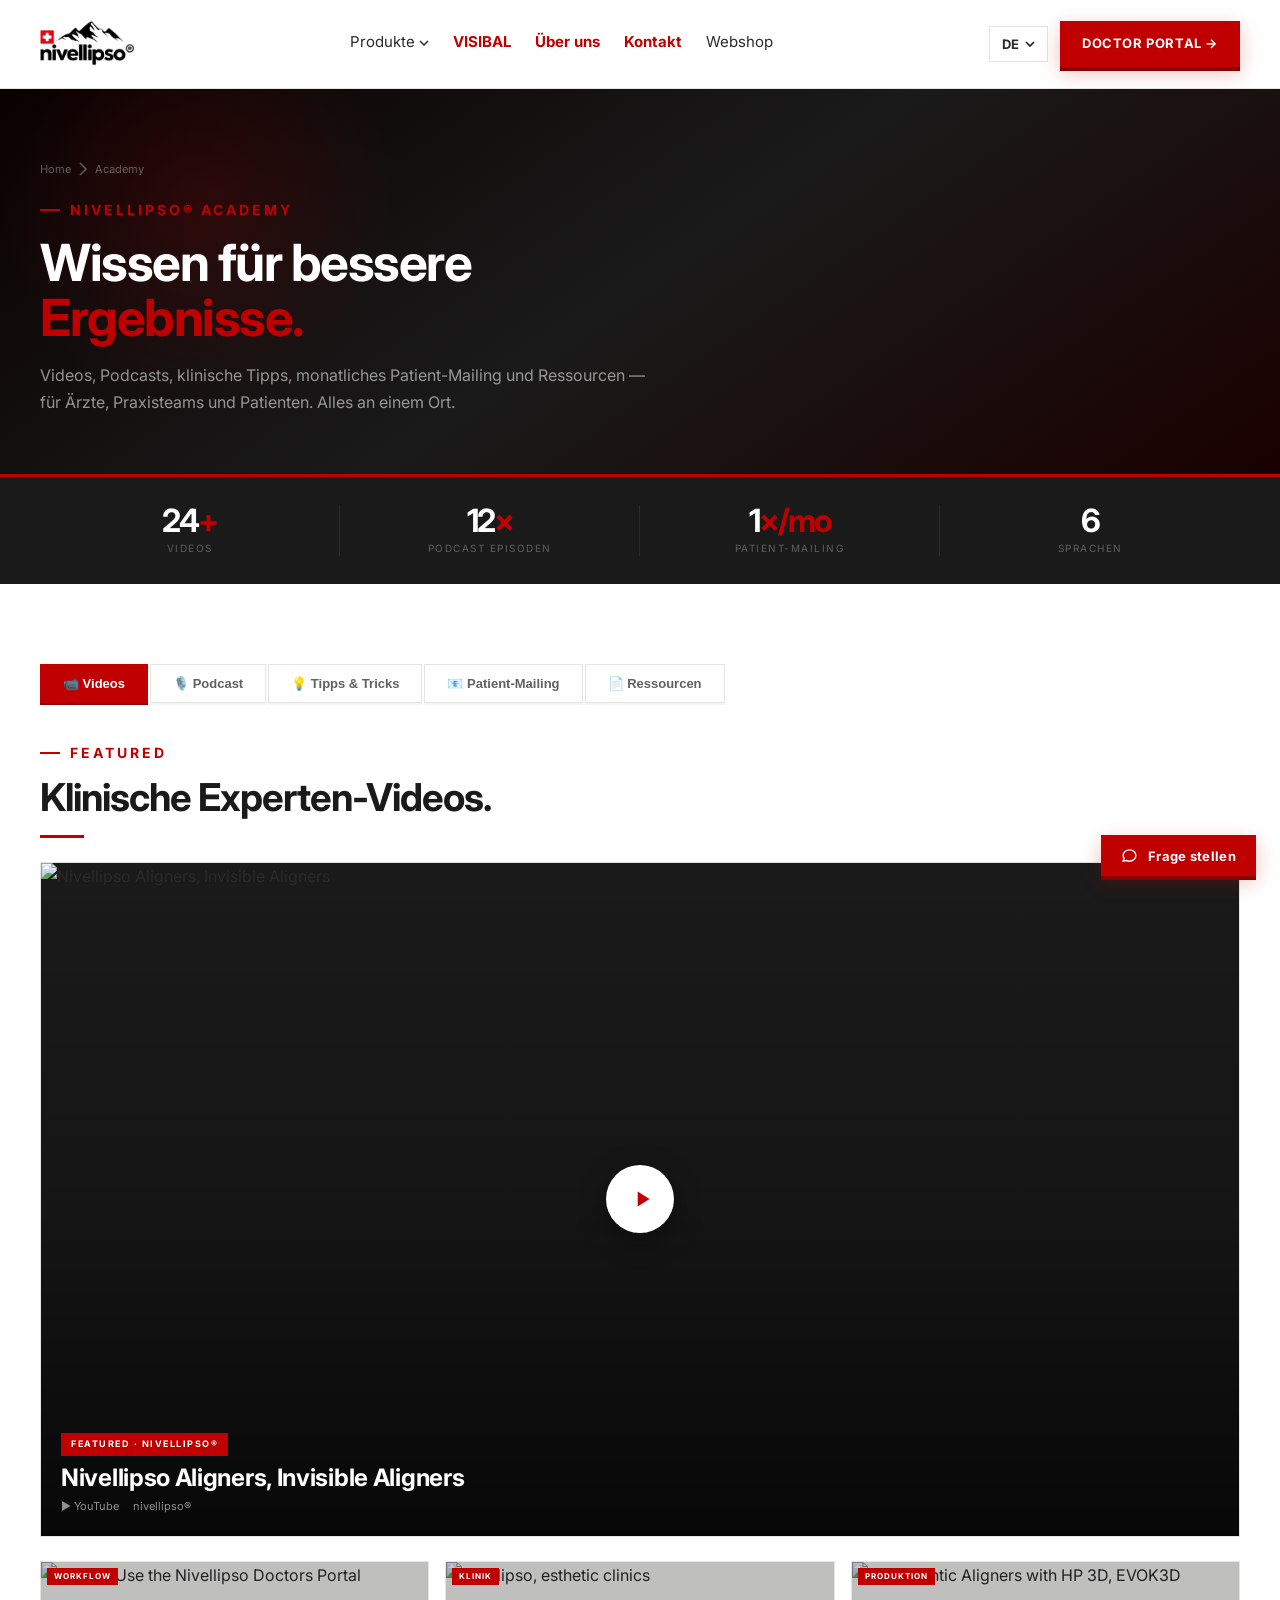
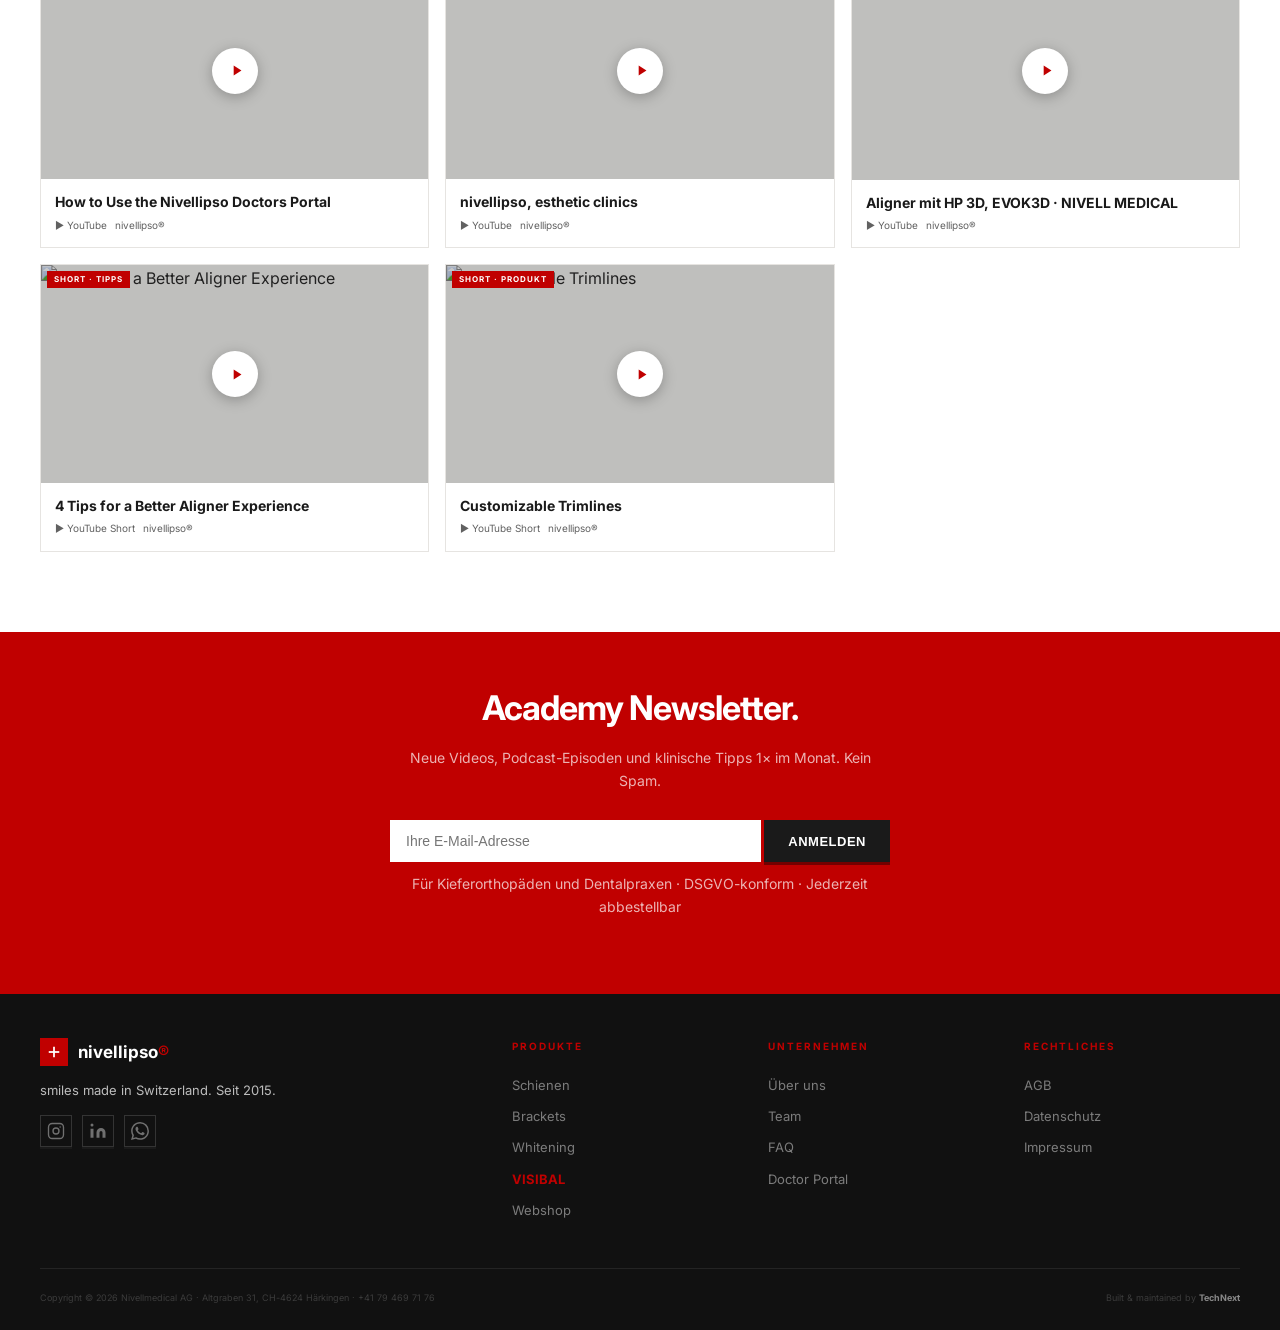
==== academy/index.html @ 963ece8f "nivellipso.com mockup - client webshop-changes items 1-9 + 12 (review only, noindex) Co-Authored-By:" ====
﻿<!DOCTYPE html>

<html lang="de">
<head>
<meta name="robots" content="noindex, nofollow"/>
<meta charset="utf-8"/>
<meta content="width=device-width, initial-scale=1.0" name="viewport"/>
<title data-i18n="page_title_academy">nivellipso® Academy, Wissen für bessere Ergebnisse</title>
<meta content="nivellipso® Academy, Videos, Podcasts und klinische Tipps für KFO-Ärzte. Wissen für bessere Behandlungsergebnisse." name="description"/>
<meta content="nivellipso® Academy, Wissen für bessere Ergebnisse" property="og:title"/>
<meta content="nivellipso® Academy, Videos, Podcasts und klinische Tipps für KFO-Ärzte. Wissen für bessere Behandlungsergebnisse." property="og:description"/>
<meta content="website" property="og:type"/>
<meta content="https://www.nivellipso.com/academy/" property="og:url"/>
<link href="https://fonts.googleapis.com/css2?family=Inter:wght@400;500;600;700;800&display=swap" rel="stylesheet"/>
<link href="../assets/css/nivell-design.css?v=20260822" rel="stylesheet"/>
<style>
.academy-hero-bg{background:linear-gradient(145deg,#0a0000 0%,var(--black) 50%,#1a0000 100%);position:relative;}
.academy-hero-bg::before{content:'';position:absolute;top:-80px;right:-80px;width:400px;height:400px;background:radial-gradient(circle,rgba(192,0,0,.16) 0%,transparent 70%);pointer-events:none;}
.academy-hero-bg::after{content:'';position:absolute;bottom:0;left:0;right:0;height:3px;background:var(--red);}
.cat-tabs{display:flex;gap:2px;margin-bottom:36px;overflow-x:auto;-webkit-overflow-scrolling:touch;scrollbar-width:none;padding-bottom:2px;}
.cat-tabs::-webkit-scrollbar{display:none;}
.cat-tab{padding:11px 22px;font-size:13px;font-weight:700;background:white;border:1px solid var(--border);cursor:pointer;color:var(--grey);font-family:Arial,sans-serif;white-space:nowrap;box-shadow:0 2px 0 rgba(0,0,0,.04);flex-shrink:0;transition:all .15s;}
.cat-tab.active{background:var(--red);color:white;border-color:var(--red);box-shadow:0 3px 0 var(--red-dark);}
.cat-tab:hover:not(.active){border-color:var(--red);color:var(--red);transform:translateY(-1px);}
.featured-video{position:relative;background:var(--black);aspect-ratio:16/9;overflow:hidden;cursor:pointer;border:1px solid var(--border);margin-bottom:24px;}
.featured-video img{width:100%;height:100%;object-fit:cover;transition:transform .4s;}
.featured-video:hover img{transform:scale(1.03);}
.featured-overlay{position:absolute;inset:0;background:linear-gradient(0deg,rgba(0,0,0,.72) 0%,rgba(0,0,0,.18) 50%,transparent 100%);display:flex;align-items:center;justify-content:center;transition:background .2s;}
.featured-video:hover .featured-overlay{background:linear-gradient(0deg,rgba(0,0,0,.78) 0%,rgba(192,0,0,.18) 50%,transparent 100%);}
.featured-play-btn{width:68px;height:68px;background:white;border-radius:50%;display:flex;align-items:center;justify-content:center;box-shadow:0 8px 28px rgba(0,0,0,.38);transition:transform .2s;}
.featured-video:hover .featured-play-btn{transform:scale(1.1);}
.featured-play-btn svg{width:26px;height:26px;color:var(--red);margin-left:4px;}
.featured-meta{position:absolute;bottom:20px;left:20px;right:20px;}
.featured-tag{display:inline-block;background:var(--red);color:white;font-size:9px;font-weight:700;letter-spacing:1.5px;text-transform:uppercase;padding:4px 10px;margin-bottom:8px;}
.featured-title{font-size:clamp(15px,2.5vw,24px);font-weight:700;color:white;line-height:1.2;letter-spacing:-.3px;}
.featured-info{font-size:11px;color:rgba(255,255,255,.55);margin-top:5px;display:flex;gap:14px;flex-wrap:wrap;}
.video-grid{display:grid;grid-template-columns:repeat(3,1fr);gap:16px;}
.video-card{background:white;border:1px solid var(--border);overflow:hidden;cursor:pointer;transition:transform .2s,box-shadow .2s;display:block;text-decoration:none;color:inherit;}
.video-card:hover{transform:translateY(-4px);box-shadow:var(--shadow-lg);}
.video-thumb{position:relative;background:var(--bg);aspect-ratio:16/9;overflow:hidden;display:flex;align-items:center;justify-content:center;}
.video-thumb img{width:100%;height:100%;object-fit:cover;position:absolute;inset:0;transition:transform .3s;}
.video-card:hover .video-thumb img{transform:scale(1.04);}
.vplay-wrap{position:absolute;inset:0;display:flex;align-items:center;justify-content:center;background:rgba(0,0,0,.22);transition:background .2s;}
.video-card:hover .vplay-wrap{background:rgba(192,0,0,.52);}
.vplay-btn{width:46px;height:46px;background:white;border-radius:50%;display:flex;align-items:center;justify-content:center;box-shadow:0 3px 14px rgba(0,0,0,.26);transition:transform .2s;}
.video-card:hover .vplay-btn{transform:scale(1.1);}
.vplay-btn svg{width:17px;height:17px;color:var(--red);margin-left:3px;}
.vduration{position:absolute;bottom:6px;right:6px;background:rgba(0,0,0,.7);color:white;font-size:9px;font-weight:700;padding:2px 6px;}
.vcat{position:absolute;top:6px;left:6px;background:var(--red);color:white;font-size:8px;font-weight:700;letter-spacing:1px;text-transform:uppercase;padding:2px 7px;}
.vbody{padding:14px;}
.vtitle{font-size:14px;font-weight:700;color:var(--black);margin-bottom:5px;line-height:1.3;}
.vmeta{font-size:10px;color:var(--grey);display:flex;gap:8px;flex-wrap:wrap;}
.podcast-list{display:flex;flex-direction:column;gap:2px;}
.podcast-feat{background:var(--black);padding:24px 28px;display:grid;grid-template-columns:90px 1fr;gap:20px;align-items:center;margin-bottom:3px;}
.podcast-feat img{width:90px;height:90px;object-fit:cover;border-radius:4px;}
.pf-label{font-size:8px;font-weight:700;letter-spacing:2px;color:var(--red);text-transform:uppercase;margin-bottom:5px;}
.pf-title{font-size:18px;font-weight:700;color:white;letter-spacing:-.3px;margin-bottom:6px;}
.pf-desc{font-size:12px;color:rgba(255,255,255,.48);line-height:1.55;}
.pf-btns{display:flex;gap:8px;margin-top:14px;flex-wrap:wrap;}
.pf-btn{display:inline-flex;align-items:center;gap:6px;background:rgba(255,255,255,.08);color:white;padding:7px 13px;font-size:11px;font-weight:700;text-decoration:none;border:1px solid rgba(255,255,255,.12);transition:all .2s;}
.pf-btn:hover{background:rgba(255,255,255,.16);}
.pf-btn svg{width:14px;height:14px;}
.podcast-ep{background:white;border:1px solid var(--border);padding:16px 20px;display:flex;gap:12px;align-items:center;transition:border-color .2s,transform .15s;cursor:pointer;}
.podcast-ep:hover{border-color:var(--red);transform:translateX(3px);}
.ep-num{font-size:24px;font-weight:700;color:var(--red);opacity:.12;letter-spacing:-1.5px;line-height:1;min-width:36px;}
.ep-play{width:38px;height:38px;background:var(--red);border-radius:50%;display:flex;align-items:center;justify-content:center;flex-shrink:0;box-shadow:0 3px 0 var(--red-dark);transition:transform .15s;}
.podcast-ep:hover .ep-play{transform:scale(1.08);}
.ep-play svg{width:14px;height:14px;color:white;margin-left:2px;}
.ep-info{flex:1;}
.ep-title{font-size:14px;font-weight:700;color:var(--black);margin-bottom:3px;}
.ep-desc{font-size:12px;color:var(--grey);line-height:1.45;}
.ep-meta{font-size:10px;color:var(--grey);margin-top:4px;display:flex;gap:8px;}
.ep-dur{font-size:11px;font-weight:700;color:var(--red);flex-shrink:0;}
.tips-grid{display:grid;grid-template-columns:repeat(3,1fr);gap:14px;}
.tip-card{background:white;border:1px solid var(--border);padding:20px;border-top:3px solid var(--red);transition:transform .2s,box-shadow .2s;}
.tip-card:hover{transform:translateY(-3px);box-shadow:var(--shadow);}
.tip-ico-wrap{width:40px;height:40px;background:var(--red-light);border-radius:50%;display:flex;align-items:center;justify-content:center;margin-bottom:14px;transition:transform .2s,background .2s;}
.tip-ico-wrap svg{width:18px;height:18px;color:var(--red);}
.tip-card:hover .tip-ico-wrap{background:var(--red);transform:rotate(8deg) scale(1.12);}
.tip-card:hover .tip-ico-wrap svg{color:white;}
.mailing-hero{background:linear-gradient(135deg,var(--red-light),white);border:1px solid #fdd;border-left:5px solid var(--red);padding:32px 36px;margin-bottom:28px;}
.mailing-grid{display:grid;grid-template-columns:repeat(3,1fr);gap:14px;}
.mail-card{background:white;border:1px solid var(--border);padding:20px;border-top:3px solid var(--red);transition:transform .2s,box-shadow .2s;}
.mail-card:hover{transform:translateY(-3px);box-shadow:var(--shadow);}
.mail-month{font-size:26px;font-weight:700;color:var(--red);opacity:.14;letter-spacing:-1px;line-height:1;margin-bottom:8px;}
.mail-topic{font-size:14px;font-weight:700;color:var(--black);margin-bottom:5px;}
.mail-desc{font-size:12px;color:var(--grey);line-height:1.6;}
.newsletter-sec{background:var(--red);padding:48px 40px;text-align:center;}
.newsletter-sec h2{font-size:clamp(20px,3vw,34px);font-weight:700;color:white;letter-spacing:-1px;margin-bottom:10px;}
.newsletter-sec p{font-size:14px;color:rgba(255,255,255,.7);margin-bottom:28px;max-width:480px;margin-left:auto;margin-right:auto;}
.nl-form{display:flex;gap:3px;max-width:500px;margin:0 auto;flex-wrap:wrap;justify-content:center;}
.nl-input{flex:1;min-width:240px;padding:13px 16px;border:none;font-family:Arial,sans-serif;font-size:14px;outline:none;}
.nl-btn{background:var(--black);color:white;padding:13px 24px;font-size:13px;font-weight:700;border:none;cursor:pointer;font-family:Arial,sans-serif;letter-spacing:.5px;text-transform:uppercase;box-shadow:0 3px 0 rgba(0,0,0,.4);transition:transform .12s,box-shadow .12s;}
.nl-btn:hover{transform:translateY(2px);box-shadow:0 1px 0 rgba(0,0,0,.4);}
.nl-note{font-size:10px;color:rgba(255,255,255,.45);margin-top:10px;}
.coming-soon-badge{display:inline-flex;align-items:center;gap:5px;background:rgba(192,0,0,.1);border:1px solid rgba(192,0,0,.2);color:var(--red);font-size:9px;font-weight:700;letter-spacing:1.5px;text-transform:uppercase;padding:3px 10px;}
.coming-soon-badge::before{content:'';width:5px;height:5px;background:var(--red);border-radius:50%;animation:pulse-ring 2s ease-out infinite;}
.stat-strip{background:var(--black);padding:28px 40px;}
.stat-strip-inner{max-width:var(--max-w);margin:0 auto;display:grid;grid-template-columns:repeat(4,1fr);}
.ss{padding:0 28px;border-right:1px solid rgba(255,255,255,.07);text-align:center;}
.ss:last-child{border-right:none;}
.ss-n{font-size:32px;font-weight:700;color:white;letter-spacing:-2px;line-height:1;}
.ss-n em{font-style:normal;color:var(--red);}
.ss-l{font-size:10px;color:rgba(255,255,255,.3);text-transform:uppercase;letter-spacing:1.5px;margin-top:3px;}
@media(max-width:768px){
 .video-grid{grid-template-columns:1fr;}
 .tips-grid{grid-template-columns:1fr 1fr;}
 .mailing-grid{grid-template-columns:1fr 1fr;}
 .podcast-feat{grid-template-columns:1fr;}
 .podcast-feat img{width:70px;height:70px;}
 .nl-form{flex-direction:column;}
 .nl-input{min-width:100%;}
 .nl-btn{width:100%;}
 .stat-strip-inner{grid-template-columns:1fr 1fr;gap:12px;}
 .ss{border-right:none;padding:10px 0;}
 .stat-strip{padding:20px;}
 .newsletter-sec{padding:36px 20px;}
 .mailing-hero{padding:20px;}
}
@media(max-width:480px){
 .tips-grid{grid-template-columns:1fr;}
 .mailing-grid{grid-template-columns:1fr;}
 .ep-num{display:none;}
}

/* ══ MOBILE (640px) ═══════════════════════════════════════════════════ */
@media(max-width:640px){
  .n-rec-banner{flex-direction:column;gap:8px;padding:18px 20px;}
  .phase-content{padding:16px 18px;}
  .phase-name{font-size:16px;}
}

/* ── CHAT BUTTON MOBILE — consistent circle across all pages ── */
@media(max-width:768px){
  .chat-toggle{position:fixed;right:16px !important;bottom:16px !important;padding:0 !important;width:54px !important;height:54px !important;border-radius:50% !important;justify-content:center !important;gap:0 !important;font-size:0 !important;box-shadow:0 4px 16px rgba(192,0,0,.45) !important;}
  .chat-toggle .c-label,.chat-toggle .c-close{display:none !important;}
  .chat-toggle .c-icon{width:24px !important;height:24px !important;display:block !important;}
}
</style>
</head>
<body>
<nav class="n-nav" id="mainNav">
<div class="n-nav-inner">
<a class="n-logo" href="../">
<img src="../assets/images/logo_black.png" alt="nivellipso®" style="height:46px;width:auto;display:block;">
</a>
<ul class="n-links">
<li class="n-dropdown">
<a class="n-dropdown-trigger" href="#"><span data-i18n="n_prod">Produkte</span> <svg class="n-drop-chevron" fill="none" viewBox="0 0 10 6" width="10" height="6"><path d="M1 1l4 4 4-4" stroke="currentColor" stroke-width="1.5"/></svg></a>
<div class="n-dropdown-menu">
<a href="../aligner/" data-i18n="n_align">Schienen</a>
<a href="../brackets/" data-i18n="n_brack">Brackets</a>
<a href="../whitening/" data-i18n="n_white">Whitening</a>
</div>
</li>
<li><a href="../visibal/" style="color:var(--red);font-weight:700;">VISIBAL</a></li>
<li><a href="../#about" data-i18n="n_about">Über uns</a></li>
<li><a href="../#contact-form" data-i18n="n_con">Kontakt</a></li>
<li><a href="https://shop.nivellipso.com/" data-i18n="n_shop">Webshop</a></li>
</ul>
<div style="display:flex;align-items:center;gap:12px;">
<button class="lang-btn" id="langBtn" aria-label="Sprache wählen">
<span id="lFlag"></span><span id="lCode">DE</span>
<svg viewBox="0 0 10 6" fill="none" width="10" height="6"><path d="M1 1l4 4 4-4" stroke="#111" stroke-width="1.5"/></svg>
<div class="lang-dropdown">
<div class="lang-opt active" data-lang="de" onclick="setNivellLang('de',window.T);updateLangUI('de',this)"><img src="https://flagcdn.com/20x15/de.png" alt="DE"> Deutsch</div>
<div class="lang-opt" data-lang="en" onclick="setNivellLang('en',window.T);updateLangUI('en',this)"><img src="https://flagcdn.com/20x15/gb.png" alt="EN"> English</div>
</div>
</button>
<a class="btn-3d" href="https://nivellonlign.com/" style="font-size:13px;padding:12px 22px;" target="_blank" data-i18n="n_portal">Doctor Portal →</a>
<button class="n-hamburger" id="hamburger" aria-label="Navigation öffnen" aria-expanded="false" onclick="toggleMenu()"><span></span><span></span><span></span></button>
</div>
</div>
<div class="n-mobile-menu" id="mobileMenu">
<ul>
<li><span class="n-mob-section" data-i18n="n_prod">Produkte</span></li>
<li class="n-mob-sub"><a href="../aligner/" data-i18n="n_align">Schienen</a></li>
<li class="n-mob-sub"><a href="../brackets/" data-i18n="n_brack">Brackets</a></li>
<li class="n-mob-sub"><a href="../whitening/" data-i18n="n_white">Whitening</a></li>
<li><a href="../visibal/" style="color:var(--red);font-weight:700;">VISIBAL</a></li>
<li><a href="../#about" data-i18n="n_about">Über uns</a></li>
<li><a href="../#contact-form" data-i18n="n_con">Kontakt</a></li>
<li><a href="https://shop.nivellipso.com/" data-i18n="n_shop">Webshop</a></li>
</ul>
<a href="https://nivellonlign.com/" target="_blank" class="n-mobile-cta" data-i18n="n_portal">Doctor Portal →</a>
</div>
</nav>
<div class="n-page-hero academy-hero-bg">
<div class="n-page-hero-inner">
<div class="n-breadcrumb"><a data-i18n="n_home" href="../">Home</a> <svg fill="none" height="14" viewbox="0 0 8 14" width="8"><path d="M1 1l6 6-6 6" stroke="currentColor" stroke-width="1.5"></path></svg> <span data-i18n="ac_e4">Academy</span></div>
<div class="t-label" data-i18n="ac_e1" style="color:var(--red);">nivellipso® Academy</div>
<h1 class="n-page-h1" data-i18n="ac_1">Wissen für bessere<br/><em>Ergebnisse.</em></h1>
<p class="n-page-sub" data-i18n="ac_2">Videos, Podcasts, klinische Tipps, monatliches Patient-Mailing und Ressourcen, für Ärzte, Praxisteams und Patienten. Alles an einem Ort.</p>
</div>
</div>
<div class="stat-strip">
<div class="stat-strip-inner">
<div class="ss"><div class="ss-n" data-i18n="ac_e5">24<em>+</em></div><div class="ss-l" data-i18n="ac_e6">Videos</div></div>
<div class="ss"><div class="ss-n" data-i18n="ac_e7">12<em>×</em></div><div class="ss-l" data-i18n="ac_e8">Podcast Episoden</div></div>
<div class="ss"><div class="ss-n" data-i18n="ac_e9">1<em>×/mo</em></div><div class="ss-l" data-i18n="ac_e10">Patient-Mailing</div></div>
<div class="ss"><div class="ss-n">6<em></em></div><div class="ss-l" data-i18n="ac_e11">Sprachen</div></div>
</div>
</div>
<section class="n-sec" id="content">
<div class="n-sec-inner">
<div class="cat-tabs n-fade">
<button class="cat-tab active" data-i18n="ac_3" onclick="showCat('videos',this)">📹 Videos</button>
<button class="cat-tab" data-i18n="ac_4" onclick="showCat('podcasts',this)">🎙️ Podcast</button>
<button class="cat-tab" data-i18n="ac_5" onclick="showCat('tips',this)">💡 Tipps &amp; Tricks</button>
<button class="cat-tab" data-i18n="ac_6" onclick="showCat('mailing',this)">📧 Patient-Mailing</button>
<button class="cat-tab" data-i18n="ac_7" onclick="showCat('resources',this)">📄 Ressourcen</button>
</div>
<!-- VIDEOS -->
<div id="cat-videos">
<div class="n-fade"><div class="t-label" data-i18n="ac_e14">Featured</div><h2 class="t-h2" data-i18n="ac_8">Klinische Experten-Videos.</h2><div class="t-rule"></div></div>
<div class="featured-video n-fade" onclick="loadYT(this,'t_gj4lVTbyU')" style="cursor:pointer;">
<img alt="Nivellipso Aligners, Invisible Aligners" decoding="async" loading="lazy" onerror="this.onerror=null;this.src='https://i.ytimg.com/vi/t_gj4lVTbyU/hqdefault.jpg'" src="https://i.ytimg.com/vi/t_gj4lVTbyU/maxresdefault.jpg"/>
<div class="featured-overlay"><div class="featured-play-btn"><svg fill="var(--red)" stroke="none" viewbox="0 0 24 24"><path d="M8 5v14l11-7z"></path></svg></div></div>
<div class="featured-meta">
<div class="featured-tag">Featured · nivellipso®</div>
<div class="featured-title">Nivellipso Aligners, Invisible Aligners</div>
<div class="featured-info"><span>▶ YouTube</span><span>nivellipso®</span></div>
</div>
</div>
<div class="video-grid n-fade">
<div class="video-card" onclick="loadYT(this,'gRkuq5HoYu0')" style="cursor:pointer;"><div class="video-thumb"><img alt="How to Use the Nivellipso Doctors Portal" loading="lazy" src="https://i.ytimg.com/vi/gRkuq5HoYu0/hqdefault.jpg"/><div class="vplay-wrap"><div class="vplay-btn"><svg fill="var(--red)" stroke="none" viewbox="0 0 24 24"><path d="M8 5v14l11-7z"></path></svg></div></div><div class="vcat">Workflow</div></div><div class="vbody"><div class="vtitle">How to Use the Nivellipso Doctors Portal</div><div class="vmeta"><span>▶ YouTube</span><span>nivellipso®</span></div></div></div>
<div class="video-card" onclick="loadYT(this,'pzxlAGN9UUM')" style="cursor:pointer;"><div class="video-thumb"><img alt="nivellipso, esthetic clinics" loading="lazy" src="https://i.ytimg.com/vi/pzxlAGN9UUM/hqdefault.jpg"/><div class="vplay-wrap"><div class="vplay-btn"><svg fill="var(--red)" stroke="none" viewbox="0 0 24 24"><path d="M8 5v14l11-7z"></path></svg></div></div><div class="vcat">Klinik</div></div><div class="vbody"><div class="vtitle">nivellipso, esthetic clinics</div><div class="vmeta"><span>▶ YouTube</span><span>nivellipso®</span></div></div></div>
<div class="video-card" onclick="loadYT(this,'UPa3oZOGRTI')" style="cursor:pointer;"><div class="video-thumb"><img alt="Orthodontic Aligners with HP 3D, EVOK3D" loading="lazy" src="https://i.ytimg.com/vi/UPa3oZOGRTI/hqdefault.jpg"/><div class="vplay-wrap"><div class="vplay-btn"><svg fill="var(--red)" stroke="none" viewbox="0 0 24 24"><path d="M8 5v14l11-7z"></path></svg></div></div><div class="vcat">Produktion</div></div><div class="vbody"><div class="vtitle">Aligner mit HP 3D, EVOK3D · NIVELL MEDICAL</div><div class="vmeta"><span>▶ YouTube</span><span>nivellipso®</span></div></div></div>
<div class="video-card" onclick="loadYT(this,'nlRWiMglLAE')" style="cursor:pointer;"><div class="video-thumb"><img alt="4 Tips for a Better Aligner Experience" loading="lazy" src="https://i.ytimg.com/vi/nlRWiMglLAE/hqdefault.jpg"/><div class="vplay-wrap"><div class="vplay-btn"><svg fill="var(--red)" stroke="none" viewbox="0 0 24 24"><path d="M8 5v14l11-7z"></path></svg></div></div><div class="vcat">Short · Tipps</div></div><div class="vbody"><div class="vtitle">4 Tips for a Better Aligner Experience</div><div class="vmeta"><span>▶ YouTube Short</span><span>nivellipso®</span></div></div></div>
<div class="video-card" onclick="loadYT(this,'MwYlGjxVeEs')" style="cursor:pointer;"><div class="video-thumb"><img alt="Customizable Trimlines" loading="lazy" src="https://i.ytimg.com/vi/MwYlGjxVeEs/hqdefault.jpg"/><div class="vplay-wrap"><div class="vplay-btn"><svg fill="var(--red)" stroke="none" viewbox="0 0 24 24"><path d="M8 5v14l11-7z"></path></svg></div></div><div class="vcat">Short · Produkt</div></div><div class="vbody"><div class="vtitle">Customizable Trimlines</div><div class="vmeta"><span>▶ YouTube Short</span><span>nivellipso®</span></div></div></div>
</div>
</div>
<!-- PODCASTS -->
<div id="cat-podcasts" style="display:none;">
<div class="n-fade"><div class="t-label" data-i18n="ac_e15">Podcast</div><h2 class="t-h2" data-i18n="ac_9">nivellipso® Podcast.<br/>Klinisches Wissen. Unterwegs.</h2><div class="t-rule"></div></div>
<div class="podcast-feat n-fade">
<div style="width:130px;height:130px;flex-shrink:0;background:linear-gradient(135deg,#c00000,#7a0000);border-radius:8px;display:flex;align-items:center;justify-content:center;"><span style="font-size:46px;">🎙️</span></div>
<div style="flex:1;min-width:0;">
<div class="pf-label">Folge 02 · Strategie</div>
<div class="pf-title">Nivellipsos Strategie gegen die US-Giganten</div>
<div class="pf-desc">Wie eine Schweizer Aligner-Manufaktur den Markt der grossen US-Anbieter angreift, Positionierung, Differenzierung und der konkrete Mehrwert für die Praxis.</div>
<audio controls preload="none" style="width:100%;margin-top:12px;"><source src="../assets/audio/podcast-us-giganten.m4a" type="audio/mp4"/>Ihr Browser unterstützt kein Audio.</audio>
<div class="pf-btns" style="display:none;">
<a class="pf-btn" href="#"><svg fill="white" height="14" viewbox="0 0 24 24" width="14"><path d="M12 1a11 11 0 100 22A11 11 0 0012 1zm-2 5v8l6-4-6-4z"></path></svg> Spotify</a>
<a class="pf-btn" href="#"><svg fill="white" height="14" viewbox="0 0 24 24" width="14"><path d="M18.71 19.5c-.83 1.24-1.71 2.45-3.05 2.47-1.34.03-1.77-.79-3.29-.79-1.53 0-2 .77-3.27.82-1.31.05-2.3-1.32-3.14-2.53C4.25 17 2.94 12.45 4.7 9.39c.87-1.52 2.43-2.48 4.12-2.51 1.28-.02 2.5.87 3.29.87.78 0 2.26-1.07 3.8-.91.65.03 2.47.26 3.64 1.98-.09.06-2.17 1.28-2.15 3.81.03 3.02 2.65 4.03 2.68 4.04z"></path></svg> Apple</a>
<a class="pf-btn" href="#"><svg fill="white" height="14" viewbox="0 0 24 24" width="14"><path d="M12 2C6.48 2 2 6.48 2 12s4.48 10 10 10 10-4.48 10-10S17.52 2 12 2zm-2 14.5v-9l6 4.5-6 4.5z"></path></svg> YouTube</a>
</div>
</div>
</div>
<div class="podcast-list n-fade">
<div class="podcast-ep" style="flex-wrap:wrap;align-items:center;"><div class="ep-num">01</div><div class="ep-info"><div class="ep-title">Nivellipsos trojanisches Pferd für Zahnarztpraxen</div><div class="ep-desc">Wie nivellipso® über die Partnerschaft mit der Praxis in den Markt kommt, der strategische Ansatz, einfach erklärt.</div></div><audio controls preload="none" style="width:100%;flex:1 0 100%;margin-top:10px;"><source src="../assets/audio/podcast-trojanisches-pferd.m4a" type="audio/mp4"/>Ihr Browser unterstützt kein Audio.</audio></div>
</div>
</div>
<!-- TIPS -->
<div id="cat-tips" style="display:none;">
<div class="n-fade"><div class="t-label" data-i18n="ac_e16">Tipps &amp; Tricks</div><h2 class="t-h2" data-i18n="ac_10">Klinische Shortcuts.<br/>Für den Alltag.</h2><div class="t-rule"></div><p class="t-lead" data-i18n="ac_11" style="margin-bottom:28px;">Praxiserprobte Tipps von erfahrenen Kieferorthopäden, direkt anwendbar, klinisch validiert.</p></div>
<div class="tips-grid n-fade">
<div class="tip-card"><div class="tip-ico-wrap"><svg fill="none" stroke="currentColor" stroke-width="2" viewbox="0 0 24 24"><path d="M12 8v4l3 3m6-3a9 9 0 11-18 0 9 9 0 0118 0z"></path></svg></div><div data-i18n="ac_e29" style="font-size:16px;font-weight:700;color:var(--black);margin-bottom:8px;">22-Stunden-Regel</div><p data-i18n="ac_12" style="font-size:13px;color:var(--grey);line-height:1.7;">Unter 20h/Tag verliert der Aligner biomechanische Wirksamkeit. Kommunizieren Sie 22h als medizinische Notwendigkeit, nicht als Empfehlung.</p></div>
<div class="tip-card"><div class="tip-ico-wrap"><svg fill="none" stroke="currentColor" stroke-width="2" viewbox="0 0 24 24"><path d="M13 16h-1v-4h-1m1-4h.01M21 12a9 9 0 11-18 0 9 9 0 0118 0z"></path></svg></div><div data-i18n="ac_e30" style="font-size:16px;font-weight:700;color:var(--black);margin-bottom:8px;">SOFT-Phase richtig erklären</div><p data-i18n="ac_13" style="font-size:13px;color:var(--grey);line-height:1.7;">Die SOFT-Phase ist nicht schwächer, sie ist für Gewebeanpassung optimiert. Fehlender Druck = korrekter Beginn, kein Fehler.</p></div>
<div class="tip-card"><div class="tip-ico-wrap"><svg fill="none" stroke="currentColor" stroke-width="2" viewbox="0 0 24 24"><path d="M9 12l2 2 4-4m6 2a9 9 0 11-18 0 9 9 0 0118 0z"></path></svg></div><div data-i18n="ac_e31" style="font-size:16px;font-weight:700;color:var(--black);margin-bottom:8px;">Freigabe vor Produktion</div><p data-i18n="ac_14" style="font-size:13px;color:var(--grey);line-height:1.7;">Niemals ohne Freigabe produzieren. Nutzen Sie die Stufenvisualisierung im Portal, Patient Buy-in vor Behandlung verdoppelt die Compliance.</p></div>
<div class="tip-card"><div class="tip-ico-wrap"><svg fill="none" stroke="currentColor" stroke-width="2" viewbox="0 0 24 24"><path d="M3 9a2 2 0 012-2h.93a2 2 0 001.664-.89l.812-1.22A2 2 0 0110.07 4h3.86a2 2 0 011.664.89l.812 1.22A2 2 0 0018.07 7H19a2 2 0 012 2v9a2 2 0 01-2 2H5a2 2 0 01-2-2V9z"></path></svg></div><div data-i18n="ac_e32" style="font-size:16px;font-weight:700;color:var(--black);margin-bottom:8px;">Foto-Dokumentation</div><p data-i18n="ac_15" style="font-size:13px;color:var(--grey);line-height:1.7;">Standard: Frontal, lateral, okklusal. VISIBAL führt Patienten durch das Protokoll automatisch. Die Timeline ist klinisch und motivational wertvoll.</p></div>
<div class="tip-card"><div class="tip-ico-wrap"><svg fill="none" stroke="currentColor" stroke-width="2" viewbox="0 0 24 24"><path d="M8 12h.01M12 12h.01M16 12h.01M21 12c0 4.418-4.03 8-9 8a9.863 9.863 0 01-4.255-.949L3 20l1.395-3.72C3.512 15.042 3 13.574 3 12c0-4.418 4.03-8 9-8s9 3.582 9 8z"></path></svg></div><div data-i18n="ac_e33" style="font-size:16px;font-weight:700;color:var(--black);margin-bottom:8px;">Proaktive Intervention</div><p data-i18n="ac_16" style="font-size:13px;color:var(--grey);line-height:1.7;">Kontaktieren Sie Patienten nach Stufe 3, wenn VISIBAL Compliance-Abfall signalisiert. Frühe Intervention verhindert Stagnation.</p></div>
<div class="tip-card"><div class="tip-ico-wrap"><svg fill="none" stroke="currentColor" stroke-width="2" viewbox="0 0 24 24"><path d="M11.049 2.927c.3-.921 1.603-.921 1.902 0l1.519 4.674a1 1 0 00.95.69h4.915c.969 0 1.371 1.24.588 1.81l-3.976 2.888a1 1 0 00-.363 1.118l1.518 4.674c.3.922-.755 1.688-1.538 1.118l-3.976-2.888a1 1 0 00-1.176 0l-3.976 2.888c-.783.57-1.838-.197-1.538-1.118l1.518-4.674a1 1 0 00-.363-1.118l-3.976-2.888c-.784-.57-.38-1.81.588-1.81h4.914a1 1 0 00.951-.69l1.519-4.674z"></path></svg></div><div data-i18n="ac_e34" style="font-size:16px;font-weight:700;color:var(--black);margin-bottom:8px;">Meilenstein-Motivation</div><p data-i18n="ac_17" style="font-size:13px;color:var(--grey);line-height:1.7;">Feiern Sie Phasen-Abschlüsse mit dem Patienten. „Sie sind in Phase 2", Mini-Milestones erhöhen die emotionale Bindung messbar.</p></div>
</div>
</div>
<!-- MAILING -->
<div id="cat-mailing" style="display:none;">
<div class="n-fade"><div class="t-label" data-i18n="ac_e17">Patient-Mailing</div><h2 class="t-h2" data-i18n="ac_18">1× im Monat.<br/>Sanft. Klar. Wirksam.</h2><div class="t-rule"></div></div>
<div class="mailing-hero n-fade">
<div style="display:grid;grid-template-columns:auto 1fr;gap:20px;align-items:flex-start;">
<div class="ico-3d anim-bounce"><svg fill="none" stroke="currentColor" stroke-width="2" viewbox="0 0 24 24"><path d="M3 8l7.89 5.26a2 2 0 002.22 0L21 8M5 19h14a2 2 0 002-2V7a2 2 0 00-2-2H5a2 2 0 00-2 2v10a2 2 0 002 2z"></path></svg></div>
<div>
<h3 data-i18n="ac_19" style="font-size:19px;font-weight:700;color:var(--black);margin-bottom:8px;">Das nivellipso® Patient-Mailing-System</h3>
<p data-i18n="ac_20" style="font-size:14px;color:var(--grey);line-height:1.75;">Einmal pro Monat erhalten Ihre Schienen-Patienten automatisch eine phasenbasierte E-Mail, die richtige Botschaft, zum richtigen Zeitpunkt, in ihrer Sprache. Kein Massenversand. Keine generischen Templates. Klinisch abgestimmt.</p>
<div style="display:flex;gap:20px;margin-top:16px;flex-wrap:wrap;">
<span style="font-size:12px;font-weight:700;color:var(--black);display:flex;align-items:center;gap:6px;"><span style="color:var(--red);">✓</span> Automatisch phasenbasiert</span>
<span style="font-size:12px;font-weight:700;color:var(--black);display:flex;align-items:center;gap:6px;"><span style="color:var(--red);">✓</span> 6 Sprachen</span>
<span style="font-size:12px;font-weight:700;color:var(--black);display:flex;align-items:center;gap:6px;"><span style="color:var(--red);">✓</span> DSGVO-konform</span>
<span data-i18n="ac_via_vis" style="font-size:12px;font-weight:700;color:var(--black);display:flex;align-items:center;gap:6px;"><span style="color:var(--red);">✓</span> Via VISIBAL oder E-Mail</span>
</div>
</div>
</div>
</div>
<h3 data-i18n="ac_21" style="font-size:18px;font-weight:700;color:var(--black);margin-bottom:6px;">Jährlicher Inhaltsplan</h3>
<p data-i18n="ac_22" style="font-size:13px;color:var(--grey);margin-bottom:20px;">Abgestimmt auf eine typische 12-Monats-Behandlung. Motivierend, informativ, nie aufdringlich.</p>
<div class="mailing-grid n-fade">
<div class="mail-card"><div class="mail-month">01</div><div class="mail-topic" data-i18n="ac_e35">Willkommen &amp; Start</div><div class="mail-desc" data-i18n="ac_e36">„Ihr erstes Lächeln hat begonnen." Überblick, SOFT-Phase erklärt, VISIBAL-App.</div></div>
<div class="mail-card"><div class="mail-month">02</div><div class="mail-topic" data-i18n="ac_e37">22 Stunden, warum es zählt</div><div class="mail-desc" data-i18n="ac_e38">Sanfte Erinnerung mit Biomechanik-Erklärung. Jede Stunde ohne Schiene verzögert das Ergebnis.</div></div>
<div class="mail-card"><div class="mail-month">03</div><div class="mail-topic" data-i18n="ac_e39">Erster Fortschritt sichtbar</div><div class="mail-desc" data-i18n="ac_e40">Foto-Dokumentation Stufe 1 vs. aktuell. Motivation durch sichtbares Ergebnis.</div></div>
<div class="mail-card"><div class="mail-month">04</div><div class="mail-topic" data-i18n="ac_e41">Aktivphase beginnt (REGULAR)</div><div class="mail-desc" data-i18n="ac_e42">„Ab heute arbeitet Ihre Schiene auf Hochtouren." Phase-Wechsel und Druckgefühl erklärt.</div></div>
<div class="mail-card"><div class="mail-month">05</div><div class="mail-topic" data-i18n="ac_e43">Halbzeit 🎉</div><div class="mail-desc" data-i18n="ac_e44">Meilenstein-E-Mail. Vorher-Nachher. „Sie sind genau auf Kurs."</div></div>
<div class="mail-card"><div class="mail-month">06</div><div class="mail-topic" data-i18n="ac_e45">Tipps für Alltag &amp; Reise</div><div class="mail-desc" data-i18n="ac_e46">Sport, Reisen, Restaurantbesuche, kein Grund zur Ausrede.</div></div>
<div class="mail-card"><div class="mail-month">07</div><div class="mail-topic" data-i18n="ac_e47">Pflege &amp; Hygiene</div><div class="mail-desc" data-i18n="ac_e48">Reinigung, Aufbewahrung, häufige Fehler vermeiden.</div></div>
<div class="mail-card"><div class="mail-month">08</div><div class="mail-topic" data-i18n="ac_e49">Retentionsphase vorbereiten</div><div class="mail-desc" data-i18n="ac_e50">INTENSE erklärt. Bedeutung der Retention für Langzeitergebnis.</div></div>
<div class="mail-card"><div class="mail-month">09</div><div class="mail-topic" data-i18n="ac_e51">INTENSE, letzte Meile</div><div class="mail-desc" data-i18n="ac_e52">„Fast geschafft, jetzt nicht nachlassen." Kein Rezidiv durch Konsequenz.</div></div>
<div class="mail-card"><div class="mail-month">10</div><div class="mail-topic" data-i18n="ac_e53">Abschlussfoto vorbereiten</div><div class="mail-desc" data-i18n="ac_e54">Anleitung professionelles Foto. Teilen auf VISIBAL. Ihr Lächeln als Beweis.</div></div>
<div class="mail-card"><div class="mail-month">11</div><div class="mail-topic" data-i18n="ac_e55">Retainer, lebenslang</div><div class="mail-desc" data-i18n="ac_e56">Warum Retainer wichtig sind. Rezidiv-Risiko. Bestellprozess.</div></div>
<div class="mail-card"><div class="mail-month">12</div><div class="mail-topic" data-i18n="ac_e57">Behandlung abgeschlossen 🎊</div><div class="mail-desc" data-i18n="ac_e58">„Ihr Lächeln. Swiss-Made." Bewertungsanfrage. Empfehlungs-Einladung.</div></div>
</div>
</div>
<!-- RESOURCES -->
<div id="cat-resources" style="display:none;">
<div class="n-fade"><div class="t-label" data-i18n="ac_e18">Ressourcen</div><h2 class="t-h2" data-i18n="ac_23">Dokumente &amp; Downloads.</h2><div class="t-rule"></div></div>
<div class="n-fade" style="display:flex;flex-direction:column;gap:2px;">
<div onmouseout="this.style.borderColor='var(--border)'" onmouseover="this.style.borderColor='var(--red)'" style="background:white;border:1px solid var(--border);padding:18px 22px;display:flex;align-items:center;gap:14px;transition:border-color .2s;"><div class="ico-3d-sm"><svg fill="none" height="13" stroke="currentColor" stroke-width="2" viewbox="0 0 24 24" width="13"><path d="M9 12h6m-6 4h6m2 5H7a2 2 0 01-2-2V5a2 2 0 012-2h5.586a1 1 0 01.707.293l5.414 5.414a1 1 0 01.293.707V19a2 2 0 01-2 2z"></path></svg></div><div style="flex:1;"><div data-i18n="ac_e90" style="font-size:14px;font-weight:700;color:var(--black);">Preisliste 2026 (CHF)</div><div data-i18n="ac_e91" style="font-size:11px;color:var(--grey);">Gültig ab 01.05.2026 · PDF</div></div><a class="btn-3d-outline" href="dokumente/preisliste-2026.html" target="_blank" style="font-size:11px;padding:6px 14px;">Öffnen</a></div>
<div onmouseout="this.style.borderColor='var(--border)'" onmouseover="this.style.borderColor='var(--red)'" style="background:white;border:1px solid var(--border);padding:18px 22px;display:flex;align-items:center;gap:14px;transition:border-color .2s;"><div class="ico-3d-sm"><svg fill="none" height="13" stroke="currentColor" stroke-width="2" viewbox="0 0 24 24" width="13"><path d="M9 12h6m-6 4h6m2 5H7a2 2 0 01-2-2V5a2 2 0 012-2h5.586a1 1 0 01.707.293l5.414 5.414a1 1 0 01.293.707V19a2 2 0 01-2 2z"></path></svg></div><div style="flex:1;"><div data-i18n="ac_e92" style="font-size:14px;font-weight:700;color:var(--black);">Patientenaufklärungsbogen</div><div data-i18n="ac_e93" style="font-size:11px;color:var(--grey);">DE / FR / IT / EN · Druckfertig</div></div><a class="btn-3d-outline" href="dokumente/patientenaufklaerung.html" target="_blank" style="font-size:11px;padding:6px 14px;">Öffnen</a></div>
<div onmouseout="this.style.borderColor='var(--border)'" onmouseover="this.style.borderColor='var(--red)'" style="background:white;border:1px solid var(--border);padding:18px 22px;display:flex;align-items:center;gap:14px;transition:border-color .2s;"><div class="ico-3d-sm"><svg fill="none" height="13" stroke="currentColor" stroke-width="2" viewbox="0 0 24 24" width="13"><path d="M9 12h6m-6 4h6m2 5H7a2 2 0 01-2-2V5a2 2 0 012-2h5.586a1 1 0 01.707.293l5.414 5.414a1 1 0 01.293.707V19a2 2 0 01-2 2z"></path></svg></div><div style="flex:1;"><div data-i18n="ac_e94" style="font-size:14px;font-weight:700;color:var(--black);"> Konformitätserklärung</div><div style="font-size:11px;color:var(--grey);"> </div></div><a class="btn-3d-outline" href="dokumente/konformitaetserklaerung.html" target="_blank" style="font-size:11px;padding:6px 14px;">Öffnen</a></div>
<div onmouseout="this.style.borderColor='var(--border)'" onmouseover="this.style.borderColor='var(--red)'" style="background:white;border:1px solid var(--border);padding:18px 22px;display:flex;align-items:center;gap:14px;transition:border-color .2s;"><div class="ico-3d-sm"><svg fill="none" height="13" stroke="currentColor" stroke-width="2" viewbox="0 0 24 24" width="13"><path d="M9 12h6m-6 4h6m2 5H7a2 2 0 01-2-2V5a2 2 0 012-2h5.586a1 1 0 01.707.293l5.414 5.414a1 1 0 01.293.707V19a2 2 0 01-2 2z"></path></svg></div><div style="flex:1;"><div data-i18n="ac_e95" style="font-size:14px;font-weight:700;color:var(--black);">Praxis-Onboarding-Kit</div><div data-i18n="ac_e96" style="font-size:11px;color:var(--grey);">Workflow, Portal-Anleitung, Formulare</div></div><a class="btn-3d-outline" href="dokumente/praxis-onboarding-kit.html" target="_blank" style="font-size:11px;padding:6px 14px;">Öffnen</a></div>
<div style="background:var(--bg);border:2px dashed var(--border);padding:18px 22px;display:flex;align-items:center;gap:14px;"><div style="font-size:22px;">📦</div><div style="flex:1;"><div data-i18n="ac_e97" style="font-size:14px;font-weight:700;color:var(--grey);">Weitere Ressourcen in Vorbereitung</div><div data-i18n="ac_e98" style="font-size:11px;color:var(--grey);">Klinische Studien, Behandlungsleitfäden</div></div><span class="coming-soon-badge" data-i18n="ac_e59">Q3 2026</span></div>
</div>
</div>
</div>
</section>
<div class="newsletter-sec">
<h2 data-i18n="ac_24">Academy Newsletter.</h2>
<p data-i18n="ac_25">Neue Videos, Podcast-Episoden und klinische Tipps 1× im Monat. Kein Spam.</p>
<div class="nl-form">
<input class="nl-input" placeholder="Ihre E-Mail-Adresse" type="email"/>
<button class="nl-btn" data-i18n="ac_26">Anmelden</button>
</div>
<p class="nl-note" data-i18n="ac_27">Für Kieferorthopäden und Dentalpraxen · DSGVO-konform · Jederzeit abbestellbar</p>
</div>
<button class="chat-toggle" id="chatToggle" onclick="toggleNivellChat()">
<svg class="c-icon" fill="none" stroke="currentColor" stroke-width="2" viewbox="0 0 24 24"><path d="M8 12h.01M12 12h.01M16 12h.01M21 12c0 4.418-4.03 8-9 8a9.863 9.863 0 01-4.255-.949L3 20l1.395-3.72C3.512 15.042 3 13.574 3 12c0-4.418 4.03-8 9-8s9 3.582 9 8z"></path></svg>
<span class="c-label" data-i18n="cb_label_ac">Frage stellen</span>
<svg class="c-close" fill="none" stroke="currentColor" stroke-width="2" style="display:none;" viewbox="0 0 24 24"><path d="M6 18L18 6M6 6l12 12"></path></svg>
</button>
<div class="chat-window" id="chatWindow">
<div class="chat-hdr"><div style="width:34px;height:34px;background:rgba(255,255,255,.2);border-radius:50%;display:flex;align-items:center;justify-content:center;font-size:16px;flex-shrink:0;">🎓</div><div style="margin-left:10px;"><div class="chat-hdr-name" data-i18n="ac_e12">Academy Assistent</div><div class="chat-hdr-sub" data-i18n="ac_e13">Videos · Podcasts · Tipps · Mailing</div></div></div>
<div class="chat-msgs" id="chatMessages"><div class="msg-bot" data-i18n="ac_e2">Willkommen in der nivellipso® Academy! Ich helfe Ihnen, die richtigen Inhalte zu finden.</div></div>
<div class="chat-suggs" id="chatSugg">
<button class="sugg" data-i18n="ac_28" onclick="sendNivellSugg(this)">3-Schienen Video?</button>
<button class="sugg" data-i18n="ac_29" onclick="sendNivellSugg(this)">Compliance-Tipps</button>
<button class="sugg" data-i18n="ac_30" onclick="sendNivellSugg(this)">Podcast Episoden</button>
</div>
<div class="chat-input-row">
<input class="chat-input" id="chatInput" onkeypress="if(event.key==='Enter')sendNivellChat()" placeholder="Ihre Frage zur Academy..."/>
<button class="chat-send" onclick="sendNivellChat()"><svg fill="none" height="14" stroke="currentColor" stroke-width="2" viewbox="0 0 24 24" width="14"><path d="M22 2L11 13M22 2l-7 20-4-9-9-4 20-7z"></path></svg></button>
</div>
</div>
<footer class="n-footer">
<div class="n-footer-inner">
<div class="n-footer-grid">
<div class="n-footer-brand">
  <div style="display:flex;align-items:center;gap:10px;margin-bottom:12px;">
    <div style="width:28px;height:28px;background:var(--red);display:flex;align-items:center;justify-content:center;"><svg viewBox="0 0 16 16" fill="none" width="14" height="14"><rect x="7" y="2" width="2" height="12" fill="white"/><rect x="2" y="7" width="12" height="2" fill="white"/></svg></div>
    <span style="font-size:17px;font-weight:700;color:white;">nivellipso<span style="color:var(--red);">®</span></span>
  </div>
  <p style="font-size:13px;color:rgba(255,255,255,.72);line-height:1.6;max-width:260px;"><span data-i18n="h_badge">smiles made in Switzerland.</span> <span data-i18n="ft_since">Seit 2015.</span></p>
  <div class="n-fsoc-row" style="display:flex;gap:10px;margin-top:14px;">
    <a href="https://www.instagram.com/nivellipso" target="_blank" rel="noopener noreferrer" aria-label="Instagram" class="n-fsoc"><svg aria-hidden="true" focusable="false" viewBox="0 0 24 24" fill="none" stroke="currentColor" stroke-width="1.8" width="18" height="18"><rect x="2" y="2" width="20" height="20" rx="5"/><circle cx="12" cy="12" r="4"/><circle cx="17.5" cy="6.5" r="1" fill="currentColor" stroke="none"/></svg></a>
    <a href="https://www.linkedin.com/company/nivellipso" target="_blank" rel="noopener noreferrer" aria-label="LinkedIn" class="n-fsoc"><svg aria-hidden="true" focusable="false" viewBox="0 0 24 24" fill="currentColor" width="18" height="18"><path d="M16 8a6 6 0 016 6v7h-4v-7a2 2 0 00-2-2 2 2 0 00-2 2v7h-4v-7a6 6 0 016-6zM2 9h4v12H2z"/><circle cx="4" cy="4" r="2"/></svg></a>
    <a href="https://wa.me/41794697176" target="_blank" rel="noopener noreferrer" aria-label="WhatsApp" class="n-fsoc"><svg aria-hidden="true" focusable="false" viewBox="0 0 24 24" fill="currentColor" width="18" height="18"><path d="M17.472 14.382c-.297-.149-1.758-.867-2.03-.967-.273-.099-.471-.148-.67.15-.197.297-.767.966-.94 1.164-.173.199-.347.223-.644.075-.297-.15-1.255-.463-2.39-1.475-.883-.788-1.48-1.761-1.653-2.059-.173-.297-.018-.458.13-.606.134-.133.298-.347.446-.52.149-.174.198-.298.298-.497.099-.198.05-.371-.025-.52-.075-.149-.669-1.612-.916-2.207-.242-.579-.487-.5-.669-.51-.173-.008-.371-.01-.57-.01-.198 0-.52.074-.792.372-.272.297-1.04 1.016-1.04 2.479 0 1.462 1.065 2.875 1.213 3.074.149.198 2.096 3.2 5.077 4.487.709.306 1.262.489 1.694.625.712.227 1.36.195 1.871.118.571-.085 1.758-.719 2.006-1.413.248-.694.248-1.289.173-1.413-.074-.124-.272-.198-.57-.347m-5.421 7.403h-.004a9.87 9.87 0 01-5.031-1.378l-.361-.214-3.741.982.998-3.648-.235-.374a9.86 9.86 0 01-1.51-5.26c.001-5.45 4.436-9.884 9.888-9.884 2.64 0 5.122 1.03 6.988 2.898a9.825 9.825 0 012.893 6.994c-.003 5.45-4.437 9.884-9.885 9.884m8.413-18.297A11.815 11.815 0 0012.05 0C5.495 0 .16 5.335.157 11.892c0 2.096.547 4.142 1.588 5.945L.057 24l6.305-1.654a11.882 11.882 0 005.683 1.448h.005c6.554 0 11.89-5.335 11.893-11.893a11.821 11.821 0 00-3.48-8.413z"/></svg></a>
  </div>
</div>
<div class="n-footer-col">
  <h4 data-i18n="ft_pr">Produkte</h4>
  <ul>
    <li><a href="../aligner/" data-i18n="ft_al">Clear Aligners</a></li>
    <li><a href="../brackets/" data-i18n="ft_br">Brackets</a></li>
    <li><a href="../whitening/" data-i18n="ft_wh">Whitening</a></li>
    <li><a href="../visibal/" style="color:var(--red);font-weight:700;">VISIBAL</a></li>
    <li><a href="https://shop.nivellipso.com/" data-i18n="n_shop">Webshop</a></li>
  </ul>
</div>
<div class="n-footer-col">
  <h4 data-i18n="ft_co">Unternehmen</h4>
  <ul>
    <li><a href="../#about" data-i18n="ft_ab">Über uns</a></li>
    <li><a href="../#contacts" data-i18n="ft_te">Team</a></li>
    <li><a href="../#faq" data-i18n="ft_fq">FAQ</a></li>
    <li><a href="https://nivellonlign.com/" target="_blank" rel="noopener noreferrer" data-i18n="ft_po">Doctor Portal</a></li>
  </ul>
</div>
<div class="n-footer-col">
  <h4 data-i18n="ft_le">Rechtliches</h4>
  <ul>
    <li><a href="../agb/" data-i18n="ft_to">AGB</a></li>
    <li><a href="../datenschutz/" data-i18n="ft_pp">Datenschutz</a></li>
    <li><a href="../impressum/" data-i18n="ft_im">Impressum</a></li>
  </ul>
</div>
</div>
<div class="n-footer-bottom" style="display:flex;align-items:center;justify-content:space-between;flex-wrap:wrap;gap:6px;">
  <p>Copyright &copy; 2026 Nivellmedical AG &middot; Altgraben 31, CH-4624 H&auml;rkingen &middot; +41 79 469 71 76</p>
  <p>Built &amp; maintained by <a href="https://technext.asia/" target="_blank" rel="noopener noreferrer" style="color:rgba(255,255,255,.5);text-decoration:none;font-weight:700;" onmouseover="this.style.color='#fff'" onmouseout="this.style.color='rgba(255,255,255,.5)'">TechNext</a></p>
</div>
</div>
</footer>
<script src="../assets/js/nivell-i18n.js?v=20260822"></script>
<script src="../assets/js/nivell-site.js?v=20260822"></script>
<script>
// Click-to-load YouTube (privacy-friendly: no YouTube iframe/cookies until the user clicks).
function loadYT(el, id){
 var holder = el.querySelector('.video-thumb') || el;
 var ifr = document.createElement('iframe');
 ifr.src = 'https://www.youtube-nocookie.com/embed/' + id + '?autoplay=1&rel=0';
 ifr.title = 'YouTube · nivellipso®';
 ifr.setAttribute('allow', 'autoplay; encrypted-media; fullscreen; picture-in-picture');
 ifr.setAttribute('allowfullscreen', '');
 ifr.setAttribute('loading', 'lazy');
 ifr.style.cssText = 'width:100%;aspect-ratio:16/9;border:0;display:block;background:#000;';
 holder.innerHTML = '';
 holder.appendChild(ifr);
 el.onclick = null;
 el.style.cursor = 'default';
}
function showCat(cat,btn){
 ['videos','podcasts','tips','mailing','resources'].forEach(c=>{
 const el=document.getElementById('cat-'+c);
 if(el)el.style.display=c===cat?'block':'none';
 });
 document.querySelectorAll('.cat-tab').forEach(t=>t.classList.remove('active'));
 if(btn)btn.classList.add('active');
 setTimeout(()=>{
 document.querySelectorAll('#cat-'+cat+' .n-fade').forEach(el=>{
 el.classList.remove('visible');
 requestAnimationFrame(()=>el.classList.add('visible'));
 });
 },20);
}
function toggleMenu(){
 document.getElementById('mobileMenu').classList.toggle('open');
 document.getElementById('hamburger').classList.toggle('open');
}
document.addEventListener('DOMContentLoaded',()=>{
 initScrollAnimations();
 setActiveNav();
  const _sl = localStorage.getItem('nivell_lang');
  if (_sl && window.T) { setNivellLang(_sl, window.T); updateLangUI(_sl, document.querySelector('.lang-opt[data-lang="'+_sl+'"]')); }
 document.getElementById('cat-videos').style.display='block';
 document.querySelectorAll('#cat-videos .n-fade').forEach(el=>setTimeout(()=>el.classList.add('visible'),100));
});
// Scroll-hide nav with hysteresis
(function(){
  var nav = document.querySelector('.n-nav');
  var lastY = 0;
  if (!nav) return;
  window.addEventListener('scroll', function(){
    var y = window.pageYOffset;
    if (y <= 0) { nav.classList.remove('hdr-hide'); lastY = 0; return; }
    if (y < lastY - 8) { nav.classList.remove('hdr-hide'); }
    else if (y > lastY + 5 && y > 80) { nav.classList.add('hdr-hide'); }
    lastY = y;
  }, { passive: true });
})();
</script>
</body>
</html>
---- assets/css/nivell-design.css ----
/*
 * ═══════════════════════════════════════════════════════
 *  NIVELLMEDICAL AG — Design System v4.0
 *  Mobile-first · 3D Depth · Motion Design
 *  Mai 2026
 * ═══════════════════════════════════════════════════════
 */

:root {
  --red: #C00000;
  --red-dark: #8a0000;
  --red-light: #FFF0F0;
  --red-glow: rgba(192, 0, 0, 0.22);
  --black: #1a1a1a;
  --text: #2a2a2a;
  --grey: #616161;
  --border: #E6E4E1;
  --bg: #F5F4F2;
  --white: #FFFFFF;
  --shadow-sm: 0 2px 8px rgba(0,0,0,0.06);
  --shadow: 0 4px 20px rgba(0,0,0,0.08);
  --shadow-lg: 0 12px 48px rgba(0,0,0,0.12);
  --shadow-red: 0 6px 20px rgba(192,0,0,0.25);
  --max-w: 1280px;
}

/* ── RESET ── */
*,*::before,*::after{margin:0;padding:0;box-sizing:border-box;}
html{scroll-behavior:smooth;-webkit-font-smoothing:antialiased;}
body{font-family:'Inter',Arial,Helvetica,sans-serif;color:var(--text);background:var(--white);line-height:1.65;overflow-x:hidden;}
img{max-width:100%;display:block;}

/* ══ ANIMATIONS ══════════════════════════════ */
@keyframes float{0%,100%{transform:translateY(0)}50%{transform:translateY(-5px)}}
@keyframes pulse-ring{0%{box-shadow:0 0 0 0 var(--red-glow)}70%{box-shadow:0 0 0 10px rgba(192,0,0,0)}100%{box-shadow:0 0 0 0 rgba(192,0,0,0)}}
@keyframes bounce-in{0%,80%,100%{transform:translateY(0)}40%{transform:translateY(-5px)}}
@keyframes shimmer{0%{background-position:-200% center}100%{background-position:200% center}}
@keyframes slide-up{from{opacity:0;transform:translateY(24px)}to{opacity:1;transform:translateY(0)}}
@keyframes glow{0%,100%{box-shadow:0 4px 20px var(--red-glow)}50%{box-shadow:0 4px 32px rgba(192,0,0,0.42)}}

.anim-float{animation:float 3s ease-in-out infinite;}
.anim-pulse{animation:pulse-ring 2s ease-out infinite;}
.anim-bounce{animation:bounce-in 2s ease-in-out infinite;}

/* ══ 3D BUTTONS ══════════════════════════════ */
.btn-3d{
  background:var(--red);color:white;padding:14px 32px;font-size:14px;font-weight:700;
  text-decoration:none;letter-spacing:.6px;text-transform:uppercase;display:inline-block;
  border:none;cursor:pointer;font-family:'Inter',Arial,sans-serif;
  box-shadow:0 4px 0 var(--red-dark),var(--shadow-red);
  transform:translateY(0);
  transition:transform .12s,box-shadow .12s,background .15s;
  -webkit-tap-highlight-color:transparent;
}
.btn-3d:hover{background:#b00000;box-shadow:0 2px 0 var(--red-dark),0 4px 16px var(--red-glow);transform:translateY(2px);}
.btn-3d:active{box-shadow:0 0px 0 var(--red-dark);transform:translateY(4px);}

.btn-3d-ghost{
  background:transparent;color:white;padding:14px 32px;font-size:14px;
  text-decoration:none;letter-spacing:.6px;display:inline-block;
  border:1.5px solid rgba(255,255,255,.35);cursor:pointer;font-family:'Inter',Arial,sans-serif;
  transition:all .2s;
}
.btn-3d-ghost:hover{border-color:white;background:rgba(255,255,255,.07);transform:translateY(-1px);}

.btn-3d-outline{
  border:2px solid var(--red);color:var(--red);padding:11px 26px;font-size:13px;font-weight:700;
  text-decoration:none;letter-spacing:.5px;text-transform:uppercase;display:inline-block;
  background:transparent;cursor:pointer;font-family:'Inter',Arial,sans-serif;
  box-shadow:0 3px 0 var(--red-dark);
  transition:transform .12s,box-shadow .12s,background .12s,color .12s;
}
.btn-3d-outline:hover{background:var(--red);color:white;box-shadow:0 1px 0 var(--red-dark);transform:translateY(2px);}

/* ══ 3D ICON CONTAINERS ══════════════════════ */
.ico-3d{
  width:48px;height:48px;background:var(--red);
  display:flex;align-items:center;justify-content:center;flex-shrink:0;
  box-shadow:0 4px 0 var(--red-dark),0 6px 16px var(--red-glow);
  transform:translateY(0);
  transition:transform .15s,box-shadow .15s;
}
.ico-3d:hover,.card-3d:hover .ico-3d{transform:translateY(-2px);box-shadow:0 6px 0 var(--red-dark),0 10px 24px var(--red-glow);}
.ico-3d svg{width:22px;height:22px;color:white;}

.ico-3d-sm{
  width:36px;height:36px;background:var(--red);
  display:flex;align-items:center;justify-content:center;flex-shrink:0;
  box-shadow:0 3px 0 var(--red-dark),0 4px 12px var(--red-glow);
  transition:transform .15s,box-shadow .15s;
}
.ico-3d-sm:hover{transform:translateY(-2px);}
.ico-3d-sm svg{width:15px;height:15px;color:white;}

.ico-circle{
  width:48px;height:48px;background:var(--red-light);border-radius:50%;
  display:flex;align-items:center;justify-content:center;flex-shrink:0;
  transition:transform .2s,background .2s;
}
.ico-circle svg{width:20px;height:20px;color:var(--red);}
.ico-circle:hover,.card-3d:hover .ico-circle{background:var(--red);transform:rotate(8deg) scale(1.12);}
.ico-circle:hover svg,.card-3d:hover .ico-circle svg{color:white;}

/* ══ 3D CARDS ════════════════════════════════ */
.card-3d{
  background:white;border:1px solid var(--border);padding:28px;
  transition:transform .2s ease,box-shadow .2s ease;
  position:relative;
}
.card-3d:hover{transform:translateY(-4px);box-shadow:0 8px 32px rgba(0,0,0,.1);}
.card-3d-red{border-top:3px solid var(--red);}
.card-3d-left{border-left:3px solid var(--red);}

/* ══ TYPOGRAPHY ══════════════════════════════ */
.t-label{font-size:14px;font-weight:700;letter-spacing:3px;color:var(--red);text-transform:uppercase;margin-bottom:12px;display:flex;align-items:center;gap:10px;}
.t-label::before{content:'';width:20px;height:2px;background:var(--red);flex-shrink:0;}
.t-h1{font-size:clamp(38px,6.5vw,86px);font-weight:700;color:white;letter-spacing:-2px;line-height:1.05;}
.t-h1 em{font-style:normal;color:var(--red);}
.t-h2{font-size:clamp(22px,3vw,42px);font-weight:700;color:var(--black);letter-spacing:-1px;line-height:1.1;margin-bottom:14px;}
.t-h3{font-size:19px;font-weight:700;color:var(--black);letter-spacing:-.3px;margin-bottom:8px;}
.t-rule{width:44px;height:3px;background:var(--red);margin:16px 0 24px;}
.t-lead{font-size:15px;color:var(--grey);line-height:1.8;max-width:680px;}

/* ══ NAVIGATION ══════════════════════════════ */
.n-nav{position:fixed;top:0;left:0;right:0;z-index:1000;background:rgba(255,255,255,.97);border-bottom:1px solid var(--border);backdrop-filter:blur(12px);transition:transform 0.28s ease;}
.hdr-hide{transform:translateY(-100%);}
.n-nav-inner{max-width:var(--max-w);margin:0 auto;display:flex;align-items:center;justify-content:space-between;padding:0 40px;height:88px;}
.n-logo{display:flex;align-items:center;gap:10px;text-decoration:none;}
.n-logo-img{height:42px;width:auto;display:block;}
.n-logo-cross{width:38px;height:38px;flex-shrink:0;display:block;object-fit:contain;transition:transform .15s,box-shadow .15s;box-shadow:0 3px 0 var(--red-dark),0 4px 12px var(--red-glow);}
.n-logo-cross:hover{transform:translateY(-2px);box-shadow:0 5px 0 var(--red-dark),0 8px 18px var(--red-glow);}
.n-logo-name{font-size:19px;font-weight:700;color:var(--black);letter-spacing:-.4px;}
.n-logo-name em{font-style:normal;color:var(--red);}
.n-links{display:flex;align-items:center;gap:32px;list-style:none;}
.n-links a{text-decoration:none;color:var(--text);font-size:15px;transition:color .2s;position:relative;padding-bottom:3px;}
.n-links a::after{content:'';position:absolute;bottom:0;left:0;right:100%;height:2px;background:var(--red);transition:right .22s ease;}
.n-links a:hover{color:var(--red);}
.n-links a:hover::after,.n-links a.active::after{right:0;}
.n-links a.active{color:var(--red);font-weight:700;}
/* Lang switcher */
.lang-btn{border:1px solid var(--border);background:none;font-family:'Inter',Arial,sans-serif;font-size:13px;font-weight:700;padding:9px 12px;cursor:pointer;color:var(--text);display:flex;align-items:center;gap:5px;letter-spacing:.5px;position:relative;}
#lFlag{display:none !important;}
.lang-opt img{width:20px;height:14px;object-fit:cover;border-radius:2px;display:block;flex-shrink:0;}
.lang-dropdown{display:none;position:absolute;top:calc(100% + 2px);right:0;background:white;border:1px solid var(--border);min-width:140px;box-shadow:0 8px 24px rgba(0,0,0,.1);z-index:200;}
.lang-btn:hover .lang-dropdown,.lang-btn.open .lang-dropdown{display:block;}
.lang-opt{padding:10px 14px;font-size:13px;cursor:pointer;display:flex;align-items:center;gap:8px;}
.lang-opt:hover{background:var(--bg);}
.lang-opt.active{color:var(--red);font-weight:700;}
/* Social icons in nav */
.n-social{display:flex;gap:8px;}
.n-social a{width:32px;height:32px;display:flex;align-items:center;justify-content:center;border:1px solid var(--border);color:var(--grey);text-decoration:none;transition:all .2s;}
.n-social a:hover{border-color:var(--red);color:var(--red);}
/* Hamburger */
.n-hamburger{display:none;flex-direction:column;gap:5px;cursor:pointer;padding:4px;background:none;border:none;}
.n-hamburger span{width:24px;height:2px;background:var(--black);transition:all .3s;display:block;}
.n-hamburger.open span:nth-child(1){transform:rotate(45deg) translate(5px,5px);}
.n-hamburger.open span:nth-child(2){opacity:0;}
.n-hamburger.open span:nth-child(3){transform:rotate(-45deg) translate(5px,-5px);}
/* Mobile menu */
.n-mobile-menu{display:none;position:fixed;top:88px;left:0;right:0;background:white;border-bottom:1px solid var(--border);padding:16px 20px;z-index:999;box-shadow:0 8px 32px rgba(0,0,0,.1);}
.n-mobile-menu.open{display:block;}
.n-mobile-menu ul{list-style:none;display:flex;flex-direction:column;}
.n-mobile-menu ul li a{display:block;padding:13px 0;font-size:15px;font-weight:600;color:var(--text);text-decoration:none;border-bottom:1px solid var(--border);}
.n-mobile-menu ul li a:hover{color:var(--red);}
.n-mobile-menu ul li:last-child a{border-bottom:none;}
.n-mobile-cta{margin-top:14px;display:block;width:100%;text-align:center;background:var(--red);color:white;padding:14px;font-weight:700;text-decoration:none;font-size:14px;box-shadow:0 3px 0 var(--red-dark);}

/* ══ HERO ════════════════════════════════════ */
.n-hero{position:relative;height:100vh;height:100dvh;min-height:580px;overflow:hidden;display:flex;flex-direction:column;justify-content:center;padding-top:88px;background:#1a1a1a;}
.n-hero-video{position:absolute;inset:0;z-index:0;}
.n-hero-video iframe{position:absolute;top:50%;left:50%;transform:translate(-50%,-50%);width:177.78vh;height:100vh;min-width:100%;min-height:56.25vw;pointer-events:none;}
.n-hero-overlay{position:absolute;inset:0;background:linear-gradient(135deg,rgba(0,0,0,.74) 0%,rgba(0,0,0,.5) 60%,rgba(192,0,0,.1) 100%);}
.n-hero-content{position:relative;z-index:1;max-width:var(--max-w);margin:0 auto;padding:0 40px;width:100%;}
.n-hero-badge{display:inline-flex;align-items:center;gap:8px;background:rgba(255,255,255,.08);border:1px solid rgba(255,255,255,.18);padding:7px 16px;margin-bottom:28px;}
.n-hero-badge-dot{width:7px;height:7px;background:var(--red);border-radius:50%;animation:pulse-ring 2s ease-out infinite;}
.n-hero-badge span{font-size:11px;letter-spacing:2.5px;color:rgba(255,255,255,.8);text-transform:uppercase;font-weight:700;}
.n-hero-sub{font-size:17px;color:rgba(255,255,255,.6);max-width:520px;line-height:1.7;margin:20px 0 40px;}
.n-hero-btns{display:flex;gap:14px;flex-wrap:wrap;}
.n-hero-stats{position:absolute;bottom:0;left:0;right:0;z-index:1;}
.n-hero-stats-inner{max-width:var(--max-w);margin:0 auto;padding:0 40px 36px;}
.n-stats-bar{display:inline-flex;border:1px solid rgba(255,255,255,.1);background:rgba(255,255,255,.05);backdrop-filter:blur(8px);}
.n-stat{padding:18px 28px;border-right:1px solid rgba(255,255,255,.1);}
.n-stat:last-child{border-right:none;}
.n-stat-n{font-size:28px;font-weight:700;color:white;letter-spacing:-1px;line-height:1;}
.n-stat-n em{font-style:normal;color:var(--red);}
.n-stat-l{font-size:10px;color:rgba(255,255,255,.4);margin-top:4px;text-transform:uppercase;letter-spacing:1.5px;}

/* Page hero */
.n-page-hero{margin-top:88px;background:var(--black);padding:72px 40px 60px;position:relative;overflow:hidden;}
.n-page-hero::before{content:'';position:absolute;inset:0;background:repeating-linear-gradient(90deg,transparent,transparent 79px,rgba(255,255,255,.015) 79px,rgba(255,255,255,.015) 80px);}
.n-page-hero::after{content:'';position:absolute;bottom:0;left:0;right:0;height:3px;background:var(--red);}
.n-page-hero-inner{max-width:var(--max-w);margin:0 auto;position:relative;z-index:1;}
.n-breadcrumb{font-size:11px;color:rgba(255,255,255,.35);margin-bottom:20px;display:flex;gap:8px;align-items:center;}
.n-breadcrumb a{color:rgba(255,255,255,.35);text-decoration:none;}
.n-breadcrumb a:hover{color:var(--red);}
.n-page-h1{font-size:clamp(26px,4vw,56px);font-weight:700;color:white;letter-spacing:-1.5px;line-height:1.06;margin:14px 0 18px;}
.n-page-h1 em{font-style:normal;color:var(--red);}
.n-page-sub{font-size:16px;color:rgba(255,255,255,.55);max-width:620px;line-height:1.72;}

/* ══ SECTIONS ════════════════════════════════ */
.n-sec{padding:80px 40px;}
.n-sec-inner{max-width:var(--max-w);margin:0 auto;}
.n-sec-bg{background:var(--bg);}
.n-sec-dark{background:#1c1c1c;}

/* ══ CALLOUT ═════════════════════════════════ */
.n-callout{background:var(--red-light);border-left:4px solid var(--red);padding:20px 26px;}
.n-callout p{font-size:14px;font-weight:700;color:var(--black);line-height:1.55;margin:0;}
.n-rec-banner{background:var(--red);color:white;padding:18px 28px;display:flex;align-items:center;gap:16px;margin-bottom:36px;box-shadow:0 4px 0 var(--red-dark),var(--shadow-red);}
.n-rec-banner svg{width:22px;height:22px;flex-shrink:0;}
.n-rec-banner strong{display:block;font-size:15px;margin-bottom:2px;}
.n-rec-banner p{font-size:13px;margin:0;opacity:.88;}

/* ══ MULTI-PHONE MOCKUP ══════════════════════ */
.phones-showcase{display:flex;align-items:flex-end;justify-content:center;position:relative;padding:20px 0;gap:0;}
.phone-wrap{position:relative;flex-shrink:0;}
.phone-wrap.left{transform:rotate(-13deg) translateY(22px) translateX(18px);opacity:.75;z-index:1;transition:all .4s ease;}
.phone-wrap.center{z-index:3;filter:drop-shadow(0 24px 48px rgba(0,0,0,.28));}
.phone-wrap.right{transform:rotate(13deg) translateY(22px) translateX(-18px);opacity:.75;z-index:1;transition:all .4s ease;}
.phone-wrap.left:hover{opacity:1;transform:rotate(-7deg) translateY(10px) translateX(10px);z-index:4;}
.phone-wrap.right:hover{opacity:1;transform:rotate(7deg) translateY(10px) translateX(-10px);z-index:4;}
.phone-device{width:176px;background:#1a1a1a;border-radius:28px;padding:8px;box-shadow:0 0 0 1px rgba(255,255,255,.07);}
.phone-device.center-phone{width:200px;border-radius:32px;padding:10px;}
.phone-notch{width:44px;height:4px;background:rgba(255,255,255,.14);border-radius:2px;margin:0 auto 5px;}
.phone-screen{background:white;border-radius:21px;overflow:hidden;min-height:320px;}
.phone-device.center-phone .phone-screen{min-height:360px;}

/* Phone screen components */
.ps-hdr{background:var(--red);padding:14px 12px 10px;display:flex;align-items:center;justify-content:space-between;}
.ps-hdr-logo{font-size:11px;font-weight:700;color:white;}
.ps-hdr-ico{width:22px;height:22px;background:rgba(255,255,255,.2);border-radius:50%;display:flex;align-items:center;justify-content:center;}
.ps-body{padding:11px;}
.ps-greeting{font-size:8px;color:var(--grey);}
.ps-name{font-size:12px;font-weight:700;color:var(--black);margin-bottom:10px;}
.ps-prog{background:var(--bg);border-radius:7px;padding:9px;margin-bottom:7px;}
.ps-prog-label{font-size:7px;font-weight:700;letter-spacing:1px;text-transform:uppercase;color:var(--red);margin-bottom:4px;}
.ps-prog-title{font-size:10px;font-weight:700;color:var(--black);margin-bottom:5px;}
.ps-bar{background:#e0e0e0;height:4px;border-radius:2px;}
.ps-bar-fill{background:var(--red);height:4px;border-radius:2px;}
.ps-bar-labels{display:flex;justify-content:space-between;font-size:7px;color:var(--grey);margin-top:3px;}
.ps-badge{background:var(--red);color:white;font-size:7px;font-weight:700;padding:2px 6px;display:inline-block;margin-top:4px;}
.ps-chat-out{background:var(--red);color:white;border-radius:7px 7px 2px 7px;padding:6px 8px;font-size:8px;line-height:1.4;margin-bottom:3px;}
.ps-chat-in{background:var(--bg);border-radius:7px 7px 7px 2px;padding:6px 8px;font-size:8px;color:var(--text);line-height:1.4;margin-bottom:3px;}
.ps-ok{background:#f0fff4;border-left:2px solid #2d8a4e;padding:5px 8px;font-size:8px;color:#2d8a4e;font-weight:700;margin-bottom:5px;}
.ps-tabs{display:flex;border-top:1px solid var(--border);background:white;}
.ps-tab{flex:1;padding:6px 0;text-align:center;font-size:6px;color:var(--grey);}
.ps-tab.a{color:var(--red);}
.ps-tab-ico{font-size:11px;display:block;margin-bottom:1px;}
/* Milestone screen */
.ps-milestone{text-align:center;padding:12px 10px;}
.ps-milestone-emoji{font-size:32px;margin-bottom:6px;animation:bounce-in 2s ease-in-out infinite;}
.ps-milestone-title{font-size:12px;font-weight:700;color:var(--black);margin-bottom:3px;}
.ps-milestone-sub{font-size:9px;color:var(--grey);line-height:1.4;margin-bottom:8px;}
.ps-stars{display:flex;justify-content:center;gap:2px;}
.ps-star{color:var(--red);font-size:13px;}
/* Dashboard screen */
.ps-dash-header{background:var(--bg);padding:8px;border-bottom:1px solid var(--border);}
.ps-dash-title{font-size:9px;font-weight:700;color:var(--black);}
.ps-dash-sub{font-size:7px;color:var(--grey);}
.ps-dash-row{display:flex;align-items:center;justify-content:space-between;padding:6px 8px;border-bottom:1px solid var(--border);}
.ps-dash-name{font-size:8px;font-weight:700;color:var(--black);}
.ps-dash-meta{font-size:7px;color:var(--grey);}
.ps-dash-badge{font-size:7px;font-weight:700;padding:2px 5px;border-radius:2px;}
.badge-ok{background:#e8f8ee;color:#2d8a4e;}
.badge-warn{background:#fff8e8;color:#b87300;}
.badge-alert{background:#ffe8e8;color:var(--red);}

/* ══ FAQ ═════════════════════════════════════ */
.n-faq-item{border-bottom:1px solid var(--border);}
.n-faq-q{width:100%;background:none;border:none;text-align:left;padding:18px 0;font-family:'Inter',Arial,sans-serif;font-size:15px;font-weight:700;color:var(--black);cursor:pointer;display:flex;justify-content:space-between;align-items:center;gap:16px;transition:color .2s;}
.n-faq-q:hover{color:var(--red);}
.n-faq-ico{width:18px;height:18px;color:var(--red);flex-shrink:0;transition:transform .25s;}
.n-faq-item.open .n-faq-ico{transform:rotate(45deg);}
.n-faq-a{max-height:0;overflow:hidden;transition:max-height .35s ease;}
.n-faq-item.open .n-faq-a{max-height:250px;}
.n-faq-a p{font-size:14px;color:var(--grey);line-height:1.8;padding-bottom:18px;}

/* ══ CHATBOT ═════════════════════════════════ */
.chat-toggle{position:fixed;bottom:24px;right:24px;z-index:2000;background:var(--red);border:none;cursor:pointer;box-shadow:0 4px 0 var(--red-dark),var(--shadow-red);display:flex;align-items:center;gap:10px;padding:12px 20px;color:white;font-family:'Inter',Arial,sans-serif;font-size:13px;font-weight:700;letter-spacing:.3px;transition:transform .12s,box-shadow .12s,background .15s;-webkit-tap-highlight-color:transparent;}
.chat-toggle:hover{background:#b00000;box-shadow:0 2px 0 var(--red-dark),0 4px 14px var(--red-glow);transform:translateY(2px);}
.chat-toggle:active{box-shadow:0 0px 0 var(--red-dark);transform:translateY(4px);}
.chat-toggle svg{width:17px;height:17px;}
.chat-window{position:fixed;bottom:84px;right:24px;z-index:1999;width:350px;background:white;border:1px solid var(--border);box-shadow:var(--shadow-lg);display:none;flex-direction:column;height:480px;}
.chat-window.open{display:flex;}
.chat-hdr{background:var(--red);padding:14px 18px;display:flex;align-items:center;gap:10px;flex-shrink:0;}
.chat-hdr-name{font-size:13px;font-weight:700;color:white;}
.chat-hdr-sub{font-size:10px;color:rgba(255,255,255,.65);}
.chat-msgs{flex:1;overflow-y:auto;padding:14px;display:flex;flex-direction:column;gap:8px;}
.msg-bot,.msg-b{background:var(--bg);color:var(--text);align-self:flex-start;border-radius:2px 10px 10px 10px;padding:9px 13px;font-size:13px;max-width:85%;line-height:1.5;}
.msg-user,.msg-u{background:var(--red);color:white;align-self:flex-end;border-radius:10px 2px 10px 10px;padding:9px 13px;font-size:13px;max-width:85%;line-height:1.5;}
.chat-suggs{padding:0 10px 8px;display:flex;flex-wrap:wrap;gap:5px;}
.sugg{background:none;border:1px solid var(--red);color:var(--red);padding:5px 9px;font-size:11px;cursor:pointer;font-family:'Inter',Arial,sans-serif;transition:all .15s;}
.sugg:hover{background:var(--red);color:white;transform:translateY(-1px);}
.chat-input-row{border-top:1px solid var(--border);padding:10px;display:flex;gap:8px;flex-shrink:0;}
.chat-input{flex:1;border:1px solid var(--border);padding:9px 12px;font-family:'Inter',Arial,sans-serif;font-size:13px;outline:none;transition:border-color .2s;}
.chat-input:focus{border-color:var(--red);}
.chat-send{background:var(--red);color:white;border:none;width:36px;height:36px;display:flex;align-items:center;justify-content:center;cursor:pointer;box-shadow:0 2px 0 var(--red-dark);transition:transform .12s,box-shadow .12s;}
.chat-send:hover{transform:translateY(1px);box-shadow:0 1px 0 var(--red-dark);}
.chat-send svg{width:14px;height:14px;}
.typing,.typing-d{display:flex;gap:4px;align-items:center;padding:9px 12px;background:var(--bg);align-self:flex-start;border-radius:2px 10px 10px 10px;}
.typing span,.typing-d span{width:6px;height:6px;background:var(--grey);border-radius:50%;animation:bounce-in .8s infinite;}
.typing span:nth-child(2),.typing-d span:nth-child(2){animation-delay:.15s;}
.typing span:nth-child(3),.typing-d span:nth-child(3){animation-delay:.3s;}

/* ══ FOOTER ══════════════════════════════════ */
.n-footer{background:#111;color:white;padding:44px 40px 24px;}
.n-footer-inner{max-width:var(--max-w);margin:0 auto;}
.n-footer-grid{display:grid;grid-template-columns:2fr 1fr 1fr 1fr;gap:40px;margin-bottom:40px;}
.n-footer-brand p{font-size:13px;color:rgba(255,255,255,.4);line-height:1.75;max-width:280px;margin-top:14px;}
.n-fsoc-row{display:flex;gap:8px;margin-top:14px;}
.n-fsoc{width:32px;height:32px;border:1px solid rgba(255,255,255,.15);display:flex;align-items:center;justify-content:center;color:rgba(255,255,255,.4);text-decoration:none;transition:all .2s;box-shadow:0 2px 0 rgba(255,255,255,.04);}
.n-fsoc:hover{border-color:var(--red);color:var(--red);transform:translateY(-2px);box-shadow:0 4px 8px rgba(192,0,0,.2);}
.n-footer-col h4{font-size:10px;font-weight:700;letter-spacing:2px;text-transform:uppercase;color:var(--red);margin-bottom:16px;}
.n-footer-col ul{list-style:none;}
.n-footer-col ul li{margin-bottom:5px;}
.n-footer-col ul li a{font-size:13px;color:rgba(255,255,255,.45);text-decoration:none;transition:all .2s;display:inline-block;}
.n-footer-col ul li a:hover{color:white;transform:translateX(3px);}
.n-footer-bottom{border-top:1px solid rgba(255,255,255,.08);padding-top:22px;display:flex;justify-content:space-between;align-items:center;}
.n-footer-bottom p{font-size:9px;color:rgba(255,255,255,.18);}
.n-conf{font-size:10px;color:rgba(255,255,255,.15);letter-spacing:2.5px;text-transform:uppercase;}

/* ══ SCROLL ANIMATIONS ═══════════════════════ */
.n-fade{opacity:0;transform:translateY(20px);transition:opacity .6s ease,transform .6s ease;}
.n-fade.visible{opacity:1;transform:none;}
.n-fade-d1{transition-delay:.1s;}
.n-fade-d2{transition-delay:.2s;}
.n-fade-d3{transition-delay:.3s;}

/* ══ ACADEMY COMPONENTS ══════════════════════ */
.video-card{background:white;border:1px solid var(--border);overflow:hidden;cursor:pointer;transition:transform .2s,box-shadow .2s;text-decoration:none;color:inherit;display:block;}
.video-card:hover{transform:translateY(-4px);box-shadow:var(--shadow-lg);}
.video-thumb{position:relative;background:var(--bg);aspect-ratio:16/9;overflow:hidden;}
.video-thumb img{width:100%;height:100%;object-fit:cover;transition:transform .3s;}
.video-card:hover .video-thumb img{transform:scale(1.04);}
.video-play{position:absolute;inset:0;display:flex;align-items:center;justify-content:center;background:rgba(0,0,0,.25);transition:background .2s;}
.video-card:hover .video-play{background:rgba(192,0,0,.55);}
.video-play-btn{width:50px;height:50px;background:white;border-radius:50%;display:flex;align-items:center;justify-content:center;box-shadow:0 4px 16px rgba(0,0,0,.28);transition:transform .2s;}
.video-card:hover .video-play-btn{transform:scale(1.1);}
.video-play-btn svg{width:19px;height:19px;color:var(--red);margin-left:3px;}
.video-duration{position:absolute;bottom:8px;right:8px;background:rgba(0,0,0,.72);color:white;font-size:10px;font-weight:700;padding:2px 7px;}
.video-cat{position:absolute;top:8px;left:8px;background:var(--red);color:white;font-size:9px;font-weight:700;letter-spacing:1px;text-transform:uppercase;padding:3px 9px;}
.video-body{padding:16px;}
.video-title{font-size:15px;font-weight:700;color:var(--black);margin-bottom:6px;letter-spacing:-.2px;line-height:1.35;}
.video-meta{font-size:11px;color:var(--grey);display:flex;gap:10px;align-items:center;flex-wrap:wrap;}
/* Podcast */
.podcast-ep{background:white;border:1px solid var(--border);padding:18px 22px;display:flex;gap:14px;align-items:center;transition:border-color .2s,transform .15s;cursor:pointer;}
.podcast-ep:hover{border-color:var(--red);transform:translateX(4px);}
.podcast-ep-play{width:42px;height:42px;background:var(--red);border-radius:50%;display:flex;align-items:center;justify-content:center;flex-shrink:0;box-shadow:0 3px 0 var(--red-dark),0 4px 12px var(--red-glow);transition:transform .15s;}
.podcast-ep:hover .podcast-ep-play{transform:scale(1.08);}
.podcast-ep-play svg{width:15px;height:15px;color:white;margin-left:2px;}
.podcast-ep-info{flex:1;}
.podcast-ep-title{font-size:15px;font-weight:700;color:var(--black);margin-bottom:4px;}
.podcast-ep-desc{font-size:13px;color:var(--grey);line-height:1.5;}
.podcast-ep-meta{font-size:11px;color:var(--grey);margin-top:5px;display:flex;gap:10px;}
.podcast-ep-num{font-size:28px;font-weight:700;color:var(--red);opacity:.12;letter-spacing:-2px;line-height:1;min-width:40px;}
.podcast-ep-duration{font-size:12px;font-weight:700;color:var(--red);min-width:44px;text-align:right;flex-shrink:0;}
/* Tips */
.tip-card{background:white;border:1px solid var(--border);padding:22px;border-top:3px solid var(--red);transition:transform .2s,box-shadow .2s;}
.tip-card:hover{transform:translateY(-3px);box-shadow:var(--shadow);}

/* ══ MOBILE RESPONSIVE ════════════════════════ */
@media(max-width:1024px){
  .n-nav-inner{padding:0 24px;}
  .n-links{gap:16px;}
  .n-sec{padding:64px 24px;}
  .n-page-hero{padding:56px 24px 48px;}
  .n-footer{padding:36px 24px 20px;}
  .n-footer-grid{grid-template-columns:1fr 1fr;gap:28px;}
  .n-hero-content{padding:0 24px;}
  .n-hero-stats-inner{padding:0 24px 28px;}
}
@media(max-width:768px){
  html{overflow-x:hidden;}
  /* Prevent iOS Safari zoom-on-focus for form inputs (requires >=16px) */
  input,textarea,select{font-size:16px !important;}
  /* Tap targets >=44px for primary nav/buttons */
  .n-hamburger{min-width:44px;min-height:44px;justify-content:center;}
  .n-logo,a.n-logo{min-height:44px;display:inline-flex;align-items:center;gap:10px;}
  .btn-3d,.btn-3d-ghost,.n-btn-primary,.n-btn-ghost{min-height:44px;}
  /* Hero CTA row — center buttons */
  .n-hero-btns{align-items:center;justify-content:center;}
  /* All section CTAs — center + consistent size */
  section .n-btn-primary,section .n-btn-ghost,
  section .btn-3d:not(nav .btn-3d),
  .visibal-teaser .n-btn-primary,.visibal-teaser .btn-3d,
  .why-dark .btn-3d,.n-fade>.n-btn-primary,.n-fade>.btn-3d{
    display:block;width:fit-content;
    margin-left:auto;margin-right:auto;
    padding:13px 28px !important;font-size:13px !important;
    min-height:44px;
  }
  /* Body text >=16px on mobile */
  p:not(.n-rec-banner p):not(.n-faq-a p):not(.n-callout p):not(.n-footer-bottom p){font-size:16px;}
  .n-nav{max-width:100vw !important;}
  .n-nav-inner{max-width:100vw !important;padding:0 16px !important;height:64px;}
  /* Collapse inline 3-column grids that overflow on mobile */
  [style*="grid-template-columns:repeat(3,1fr)"]{grid-template-columns:1fr !important;}
  /* Allow vis-hero grid children to shrink to container width */
  .vis-hero-inner>div{min-width:0;}
  .phones-showcase{flex-wrap:wrap;max-width:100%;}
  .n-links{display:none !important;}
  .n-hamburger{display:flex !important;}
  /* Show lang-btn in nav on mobile, hide social icons */
  nav .n-social{display:none !important;}
  nav .lang-btn{display:flex !important;padding:5px 10px;font-size:12px;font-weight:700;gap:3px;border:1px solid var(--border);}
  nav .lang-btn #lCode{display:inline !important;}
  /* Doctor Portal nav button — compact, no text wrap */
  nav .btn-3d{padding:10px 14px !important;font-size:11px !important;min-height:unset !important;white-space:nowrap;box-shadow:0 3px 0 var(--red-dark) !important;letter-spacing:.4px;}
  .n-page-hero{margin-top:64px;padding:44px 20px 36px;}
  .n-mobile-menu{top:64px;}
  .n-hero-content{padding:0 20px;}
  .n-hero-sub{font-size:16px;}
  .n-hero-btns{flex-direction:row;align-items:center;justify-content:center;flex-wrap:wrap;gap:6px;}
  .btn-3d,.btn-3d-ghost{padding:13px 26px;font-size:13px;width:auto;}
  .n-stats-bar{display:grid;grid-template-columns:1fr 1fr;width:100%;}
  .n-stat{border-right:none;border-bottom:1px solid rgba(255,255,255,.1);}
  .n-stat:nth-child(odd){border-right:1px solid rgba(255,255,255,.1);}
  .n-stat:nth-last-child(-n+2){border-bottom:none;}
  .n-hero-stats-inner{padding:0 20px 20px;}
  .n-sec{padding:52px 20px;}
  .t-h2{font-size:clamp(26px,6vw,36px);}
  .phones-showcase{gap:0;}
  .phone-device{width:148px;border-radius:22px;padding:7px;}
  .phone-device.center-phone{width:168px;border-radius:26px;padding:9px;}
  .phone-screen{min-height:280px !important;}
  .n-footer-grid{grid-template-columns:1fr 1fr;gap:24px;}
  .chat-window{width:calc(100vw - 20px);right:10px;bottom:76px;height:420px;}
  .chat-toggle{right:16px;bottom:16px;padding:0;width:54px;height:54px;border-radius:50%;justify-content:center;gap:0;font-size:0;}
  .chat-toggle .c-label{display:none;}
  .chat-toggle .c-icon{width:23px;height:23px;}
  /* Academy grids */
  .n-grid-3.video-grid{grid-template-columns:1fr;}
  .n-grid-3.tips-grid{grid-template-columns:1fr 1fr;}
}
@media(max-width:540px){
  .t-h1{font-size:36px;letter-spacing:-1px;}
  .n-page-h1{font-size:30px;letter-spacing:-1px;}
  .n-footer{padding:32px 20px 16px;}
  .n-footer-grid{grid-template-columns:1fr 1fr;gap:16px;margin-bottom:24px;}
  .n-footer-brand{grid-column:1/-1;}
  .n-footer-brand p{font-size:12px;margin-top:8px;}
  .n-footer-col h4{margin-bottom:10px;}
  .n-footer-col ul li{margin-bottom:6px;}
  .n-footer-col ul li a{font-size:12px;}
  .n-footer-bottom{flex-direction:column;gap:6px;text-align:center;}
  .n-footer-bottom p{font-size:9px;}
  .n-grid-3.tips-grid{grid-template-columns:1fr;}
  .phones-showcase{transform:scale(.88);transform-origin:center top;margin:-10px 0;}
  .n-stats-bar{width:100%;}
  .n-stat{padding:13px 16px;}
  .n-stat-n{font-size:22px;}
  .podcast-ep{padding:14px 16px;}
  .podcast-ep-num{display:none;}
}

/* ══ NAV DROPDOWNS ═══════════════════════════════ */
.n-links{display:flex;align-items:center;gap:24px;list-style:none;}
.n-links li{display:flex;align-items:center;}
.n-dropdown{position:relative;}
.n-dropdown-trigger{display:inline-flex;align-items:center;gap:4px;cursor:pointer;}
.n-drop-chevron{width:10px;height:10px;transition:transform .2s;flex-shrink:0;}
.n-dropdown.open .n-drop-chevron{transform:rotate(180deg);}
.n-dropdown-menu{
  display:none;position:absolute;top:calc(100% + 4px);left:0;
  background:white;border:1px solid var(--border);min-width:170px;
  box-shadow:0 8px 28px rgba(0,0,0,.1);z-index:300;
}
.n-dropdown.open .n-dropdown-menu{display:block;}
.n-dropdown-menu a{
  display:block;padding:11px 18px;font-size:13px;color:var(--text);
  text-decoration:none;border-bottom:1px solid var(--border);
  transition:color .15s,background .15s;
}
.n-dropdown-menu a:last-child{border-bottom:none;}
.n-dropdown-menu a:hover{color:var(--red);background:var(--bg);padding-left:22px;}
/* Mobile dropdown sections */
.n-mob-section{font-size:10px;font-weight:700;letter-spacing:2px;text-transform:uppercase;
  color:var(--red);padding:14px 0 6px;display:block;}
.n-mob-sub{padding-left:12px !important;}
.n-mob-sub a{font-size:14px !important;color:var(--grey) !important;}


/* LOYALTY */
.loyal-table{width:100%;border-collapse:collapse;font-size:14px;margin-top:36px;}
.loyal-table th{background:var(--red);color:white;padding:13px 20px;text-align:left;font-size:10px;letter-spacing:1.5px;text-transform:uppercase;font-weight:700;}
.loyal-table td{padding:13px 20px;border-bottom:1px solid var(--border);}
.loyal-table tr:nth-child(even) td{background:var(--bg);}
.tier-pill{display:inline-block;padding:3px 10px;font-size:11px;font-weight:700;letter-spacing:.5px;text-transform:uppercase;}
.t0{background:#f0f0f0;color:#888;}.t1{background:#fff0e8;color:#b05a00;}.t2{background:#f0f0f0;color:#555;}.t3{background:#fffbe8;color:#9a6f00;}.t4{background:#f0f0ff;color:#6a00c8;}
.win-back{background:var(--red-light);border:1px solid #fbb;padding:22px 28px;margin-top:24px;display:grid;grid-template-columns:repeat(3,1fr);gap:16px;}
.wb-item{display:flex;gap:10px;align-items:flex-start;}
.wb-ico{width:30px;height:30px;background:var(--red);display:flex;align-items:center;justify-content:center;flex-shrink:0;}
.wb-ico svg{width:13px;height:13px;color:white;}
.wb-t{font-size:13px;font-weight:700;color:var(--black);}
.wb-d{font-size:12px;color:var(--grey);}

/* LOYALTY TIER CARDS (interactive) */
.tier-grid{display:grid;grid-template-columns:repeat(5,1fr);gap:14px;margin-top:36px;}
.tier-card{position:relative;background:#fff;border:1px solid var(--border);border-radius:14px;padding:28px 18px 22px;text-align:center;overflow:hidden;transition:transform .22s ease,box-shadow .22s ease,border-color .22s ease;cursor:default;}
.tier-card::before{content:'';position:absolute;top:0;left:0;right:0;height:5px;background:var(--tier);}
.tier-card:hover{transform:translateY(-8px);box-shadow:0 18px 40px rgba(0,0,0,.13);border-color:var(--tier);}
.tier-card.is-top{background:linear-gradient(165deg,#fff 60%,#f6f0ff);}
.tier-badge{display:inline-block;font-size:12px;font-weight:800;letter-spacing:.7px;text-transform:uppercase;color:#fff;background:var(--tier);padding:6px 16px;border-radius:20px;margin-bottom:18px;box-shadow:0 3px 8px rgba(0,0,0,.16);}
.tier-cases-l{font-size:10px;font-weight:700;letter-spacing:1.5px;text-transform:uppercase;color:var(--grey);}
.tier-cases{font-size:16px;font-weight:700;color:var(--black);margin:2px 0 16px;}
.tier-disc{font-size:44px;font-weight:800;line-height:1;color:var(--tier);letter-spacing:-1.5px;}
.tier-disc-l{font-size:11px;font-weight:700;letter-spacing:1px;text-transform:uppercase;color:var(--grey);margin-top:6px;}
.tier-ribbon{position:absolute;top:15px;right:-32px;transform:rotate(45deg);background:var(--tier);color:#fff;font-size:9px;font-weight:800;letter-spacing:1px;padding:4px 36px;text-transform:uppercase;box-shadow:0 2px 6px rgba(0,0,0,.2);}
@media(max-width:900px){.tier-grid{grid-template-columns:repeat(2,1fr);}}
@media(max-width:520px){.tier-grid{grid-template-columns:repeat(2,1fr);gap:10px;}.tier-card{padding:20px 12px 16px;}.tier-disc{font-size:36px;}.tier-badge{font-size:11px;padding:5px 12px;}.win-back{grid-template-columns:1fr !important;}}
@media(max-width:760px){.win-back{grid-template-columns:1fr !important;}}
@media(max-width:640px){
  .prod-card{padding:24px 20px;}
  .prod-name{font-size:16px;}
  .phase-content{padding:16px 18px;}
  .n-rec-banner{flex-direction:column;gap:8px;padding:18px 20px;}
}
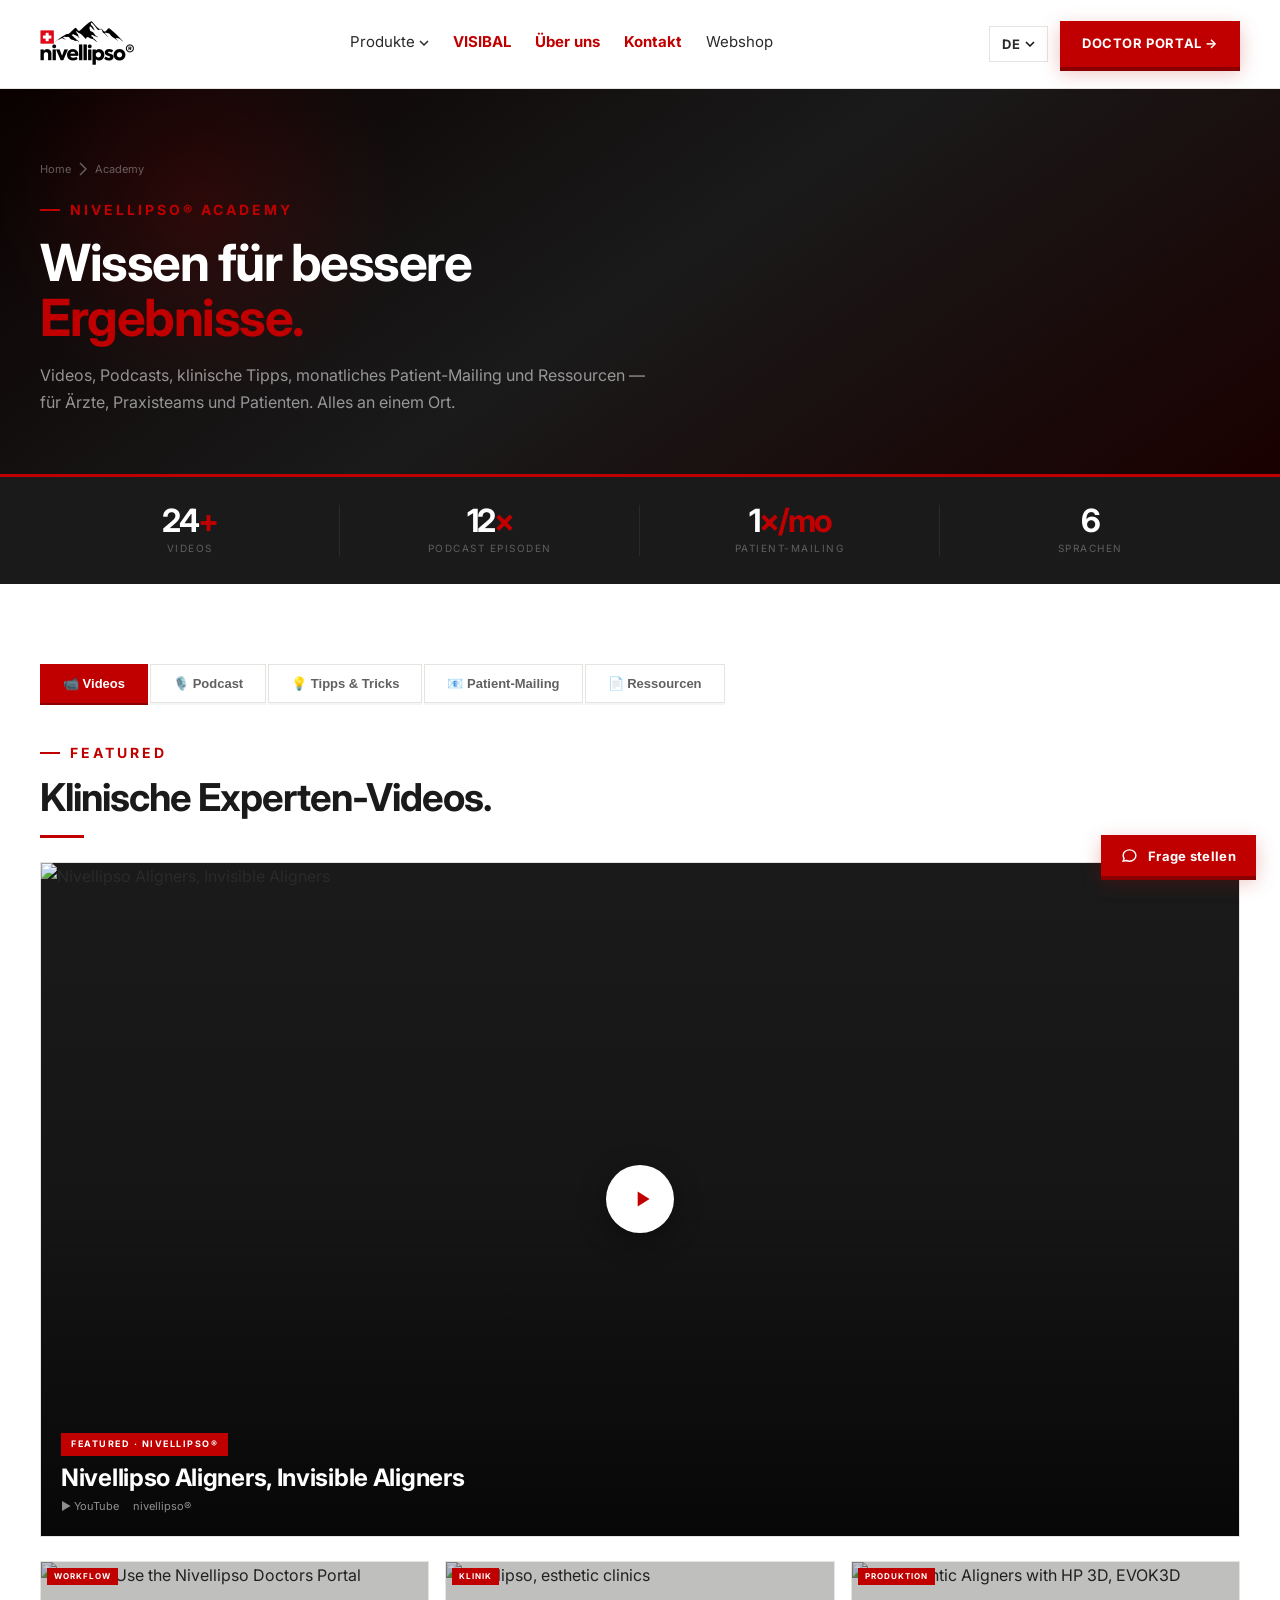
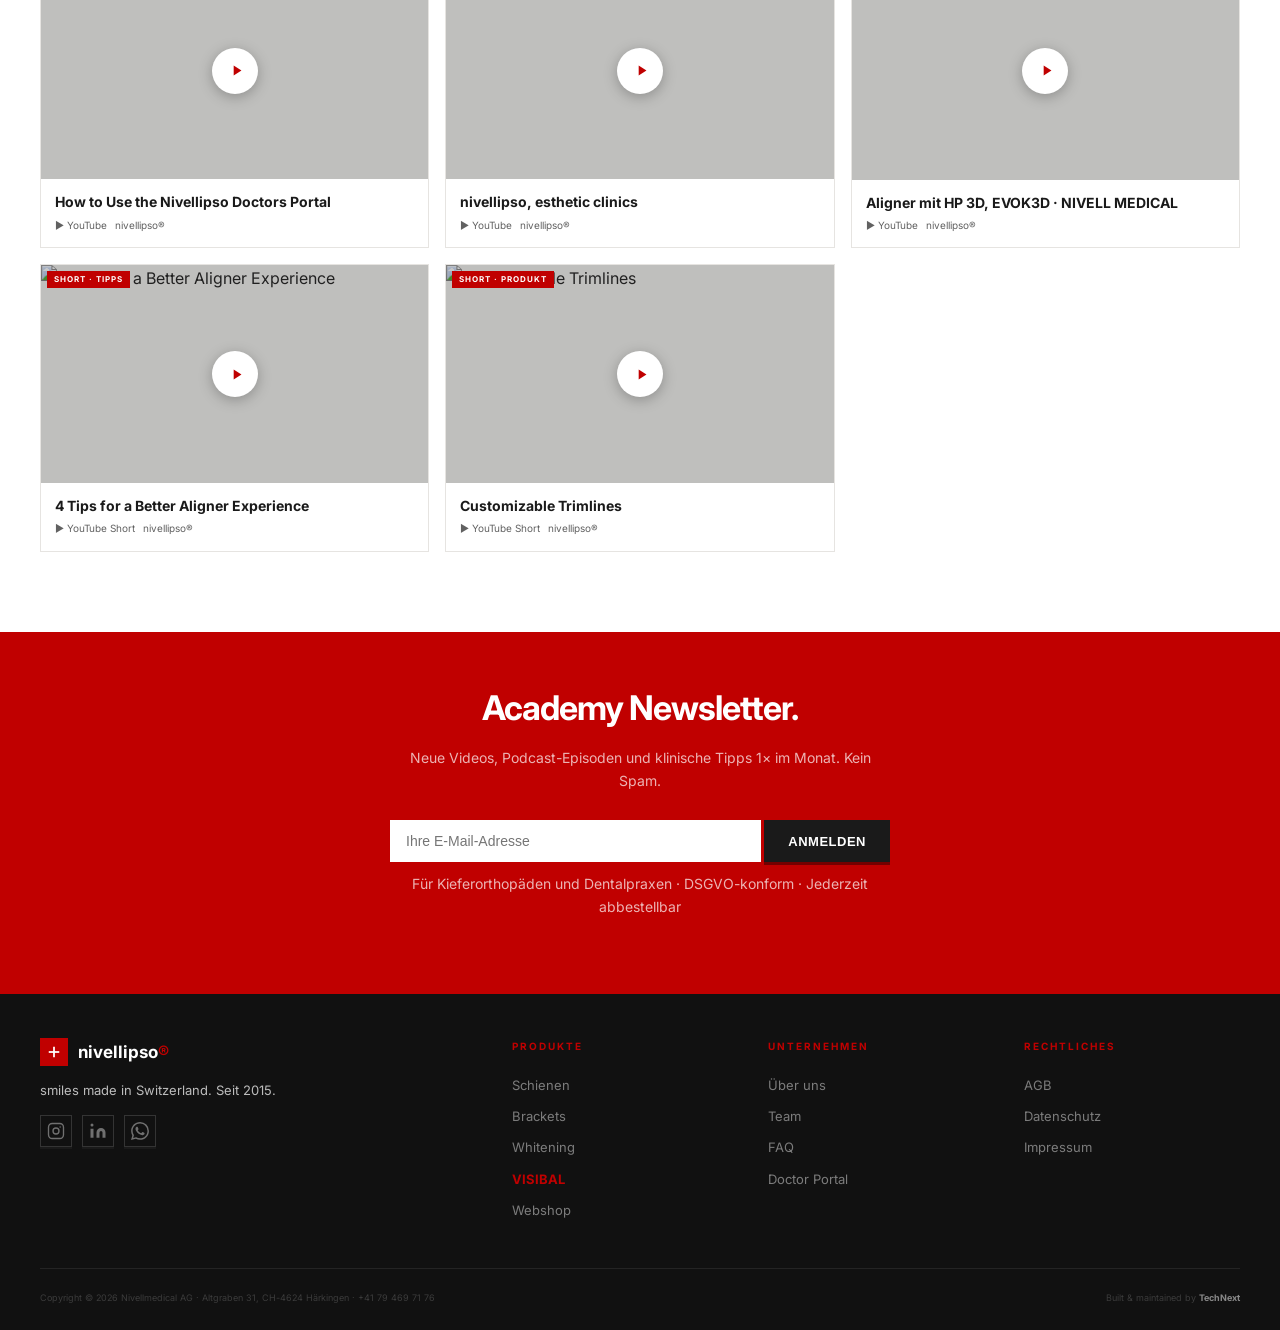
==== commit a45a0f1a: "Optimize all media: product PNGs -> scaled WebP (7.5MB->190KB), videos recompressed 1280p crf28 (10." ====
--- a/academy/index.html
+++ b/academy/index.html
@@ -142,7 +142,7 @@
 <nav class="n-nav" id="mainNav">
 <div class="n-nav-inner">
 <a class="n-logo" href="../">
-<img src="../assets/images/logo_black.png" alt="nivellipso®" style="height:46px;width:auto;display:block;">
+<img src="../assets/images/logo_black.webp" alt="nivellipso®" style="height:46px;width:auto;display:block;">
 </a>
 <ul class="n-links">
 <li class="n-dropdown">
@@ -214,7 +214,7 @@
 <div id="cat-videos">
 <div class="n-fade"><div class="t-label" data-i18n="ac_e14">Featured</div><h2 class="t-h2" data-i18n="ac_8">Klinische Experten-Videos.</h2><div class="t-rule"></div></div>
 <div class="featured-video n-fade" onclick="loadYT(this,'t_gj4lVTbyU')" style="cursor:pointer;">
-<img alt="Nivellipso Aligners, Invisible Aligners" decoding="async" loading="lazy" onerror="this.onerror=null;this.src='https://i.ytimg.com/vi/t_gj4lVTbyU/hqdefault.jpg'" src="https://i.ytimg.com/vi/t_gj4lVTbyU/maxresdefault.jpg"/>
+<img alt="Nivellipso Aligners, Invisible Aligners" decoding="async" onerror="this.onerror=null;this.src='https://i.ytimg.com/vi/t_gj4lVTbyU/hqdefault.jpg'" src="https://i.ytimg.com/vi/t_gj4lVTbyU/maxresdefault.jpg"/>
 <div class="featured-overlay"><div class="featured-play-btn"><svg fill="var(--red)" stroke="none" viewbox="0 0 24 24"><path d="M8 5v14l11-7z"></path></svg></div></div>
 <div class="featured-meta">
 <div class="featured-tag">Featured · nivellipso®</div>
@@ -223,11 +223,11 @@
 </div>
 </div>
 <div class="video-grid n-fade">
-<div class="video-card" onclick="loadYT(this,'gRkuq5HoYu0')" style="cursor:pointer;"><div class="video-thumb"><img alt="How to Use the Nivellipso Doctors Portal" loading="lazy" src="https://i.ytimg.com/vi/gRkuq5HoYu0/hqdefault.jpg"/><div class="vplay-wrap"><div class="vplay-btn"><svg fill="var(--red)" stroke="none" viewbox="0 0 24 24"><path d="M8 5v14l11-7z"></path></svg></div></div><div class="vcat">Workflow</div></div><div class="vbody"><div class="vtitle">How to Use the Nivellipso Doctors Portal</div><div class="vmeta"><span>▶ YouTube</span><span>nivellipso®</span></div></div></div>
-<div class="video-card" onclick="loadYT(this,'pzxlAGN9UUM')" style="cursor:pointer;"><div class="video-thumb"><img alt="nivellipso, esthetic clinics" loading="lazy" src="https://i.ytimg.com/vi/pzxlAGN9UUM/hqdefault.jpg"/><div class="vplay-wrap"><div class="vplay-btn"><svg fill="var(--red)" stroke="none" viewbox="0 0 24 24"><path d="M8 5v14l11-7z"></path></svg></div></div><div class="vcat">Klinik</div></div><div class="vbody"><div class="vtitle">nivellipso, esthetic clinics</div><div class="vmeta"><span>▶ YouTube</span><span>nivellipso®</span></div></div></div>
-<div class="video-card" onclick="loadYT(this,'UPa3oZOGRTI')" style="cursor:pointer;"><div class="video-thumb"><img alt="Orthodontic Aligners with HP 3D, EVOK3D" loading="lazy" src="https://i.ytimg.com/vi/UPa3oZOGRTI/hqdefault.jpg"/><div class="vplay-wrap"><div class="vplay-btn"><svg fill="var(--red)" stroke="none" viewbox="0 0 24 24"><path d="M8 5v14l11-7z"></path></svg></div></div><div class="vcat">Produktion</div></div><div class="vbody"><div class="vtitle">Aligner mit HP 3D, EVOK3D · NIVELL MEDICAL</div><div class="vmeta"><span>▶ YouTube</span><span>nivellipso®</span></div></div></div>
-<div class="video-card" onclick="loadYT(this,'nlRWiMglLAE')" style="cursor:pointer;"><div class="video-thumb"><img alt="4 Tips for a Better Aligner Experience" loading="lazy" src="https://i.ytimg.com/vi/nlRWiMglLAE/hqdefault.jpg"/><div class="vplay-wrap"><div class="vplay-btn"><svg fill="var(--red)" stroke="none" viewbox="0 0 24 24"><path d="M8 5v14l11-7z"></path></svg></div></div><div class="vcat">Short · Tipps</div></div><div class="vbody"><div class="vtitle">4 Tips for a Better Aligner Experience</div><div class="vmeta"><span>▶ YouTube Short</span><span>nivellipso®</span></div></div></div>
-<div class="video-card" onclick="loadYT(this,'MwYlGjxVeEs')" style="cursor:pointer;"><div class="video-thumb"><img alt="Customizable Trimlines" loading="lazy" src="https://i.ytimg.com/vi/MwYlGjxVeEs/hqdefault.jpg"/><div class="vplay-wrap"><div class="vplay-btn"><svg fill="var(--red)" stroke="none" viewbox="0 0 24 24"><path d="M8 5v14l11-7z"></path></svg></div></div><div class="vcat">Short · Produkt</div></div><div class="vbody"><div class="vtitle">Customizable Trimlines</div><div class="vmeta"><span>▶ YouTube Short</span><span>nivellipso®</span></div></div></div>
+<div class="video-card" onclick="loadYT(this,'gRkuq5HoYu0')" style="cursor:pointer;"><div class="video-thumb"><img alt="How to Use the Nivellipso Doctors Portal" src="https://i.ytimg.com/vi/gRkuq5HoYu0/hqdefault.jpg"/><div class="vplay-wrap"><div class="vplay-btn"><svg fill="var(--red)" stroke="none" viewbox="0 0 24 24"><path d="M8 5v14l11-7z"></path></svg></div></div><div class="vcat">Workflow</div></div><div class="vbody"><div class="vtitle">How to Use the Nivellipso Doctors Portal</div><div class="vmeta"><span>▶ YouTube</span><span>nivellipso®</span></div></div></div>
+<div class="video-card" onclick="loadYT(this,'pzxlAGN9UUM')" style="cursor:pointer;"><div class="video-thumb"><img alt="nivellipso, esthetic clinics" src="https://i.ytimg.com/vi/pzxlAGN9UUM/hqdefault.jpg"/><div class="vplay-wrap"><div class="vplay-btn"><svg fill="var(--red)" stroke="none" viewbox="0 0 24 24"><path d="M8 5v14l11-7z"></path></svg></div></div><div class="vcat">Klinik</div></div><div class="vbody"><div class="vtitle">nivellipso, esthetic clinics</div><div class="vmeta"><span>▶ YouTube</span><span>nivellipso®</span></div></div></div>
+<div class="video-card" onclick="loadYT(this,'UPa3oZOGRTI')" style="cursor:pointer;"><div class="video-thumb"><img alt="Orthodontic Aligners with HP 3D, EVOK3D" src="https://i.ytimg.com/vi/UPa3oZOGRTI/hqdefault.jpg"/><div class="vplay-wrap"><div class="vplay-btn"><svg fill="var(--red)" stroke="none" viewbox="0 0 24 24"><path d="M8 5v14l11-7z"></path></svg></div></div><div class="vcat">Produktion</div></div><div class="vbody"><div class="vtitle">Aligner mit HP 3D, EVOK3D · NIVELL MEDICAL</div><div class="vmeta"><span>▶ YouTube</span><span>nivellipso®</span></div></div></div>
+<div class="video-card" onclick="loadYT(this,'nlRWiMglLAE')" style="cursor:pointer;"><div class="video-thumb"><img alt="4 Tips for a Better Aligner Experience" src="https://i.ytimg.com/vi/nlRWiMglLAE/hqdefault.jpg"/><div class="vplay-wrap"><div class="vplay-btn"><svg fill="var(--red)" stroke="none" viewbox="0 0 24 24"><path d="M8 5v14l11-7z"></path></svg></div></div><div class="vcat">Short · Tipps</div></div><div class="vbody"><div class="vtitle">4 Tips for a Better Aligner Experience</div><div class="vmeta"><span>▶ YouTube Short</span><span>nivellipso®</span></div></div></div>
+<div class="video-card" onclick="loadYT(this,'MwYlGjxVeEs')" style="cursor:pointer;"><div class="video-thumb"><img alt="Customizable Trimlines" src="https://i.ytimg.com/vi/MwYlGjxVeEs/hqdefault.jpg"/><div class="vplay-wrap"><div class="vplay-btn"><svg fill="var(--red)" stroke="none" viewbox="0 0 24 24"><path d="M8 5v14l11-7z"></path></svg></div></div><div class="vcat">Short · Produkt</div></div><div class="vbody"><div class="vtitle">Customizable Trimlines</div><div class="vmeta"><span>▶ YouTube Short</span><span>nivellipso®</span></div></div></div>
 </div>
 </div>
 <!-- PODCASTS -->
